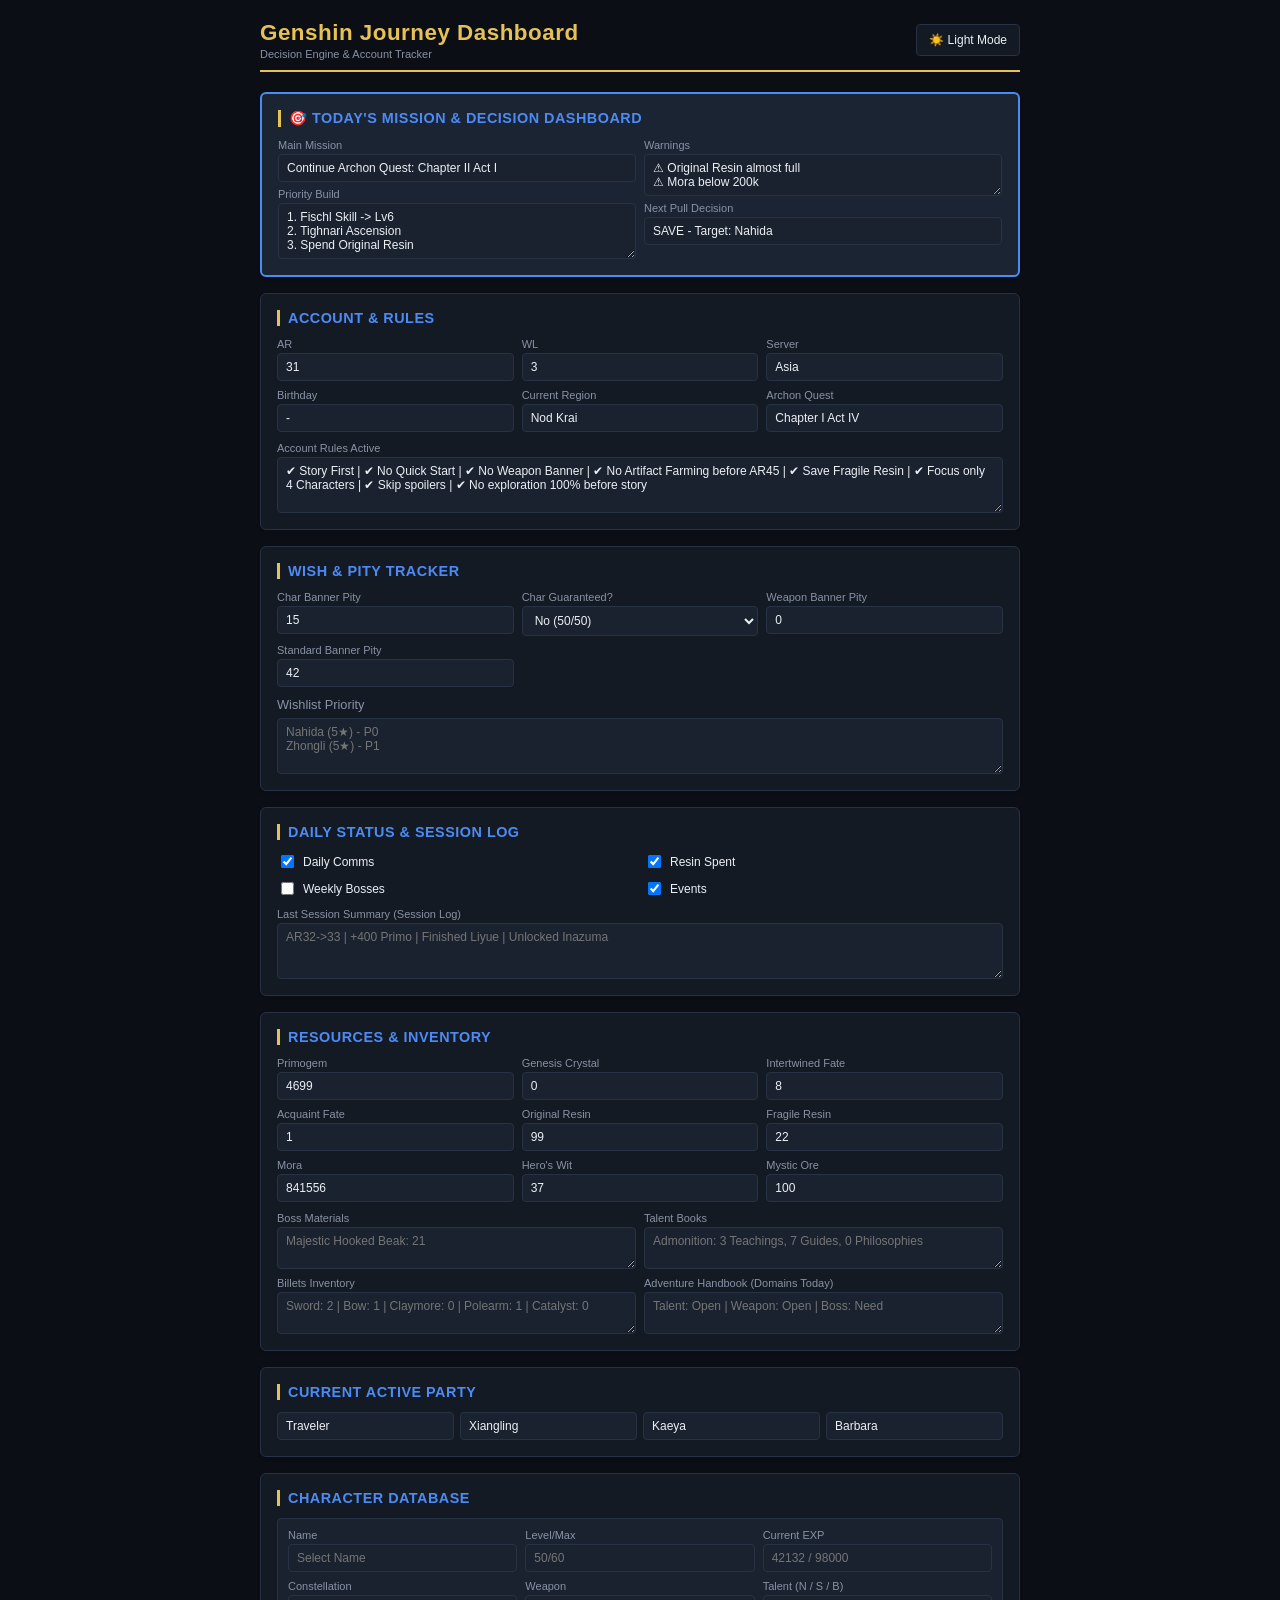
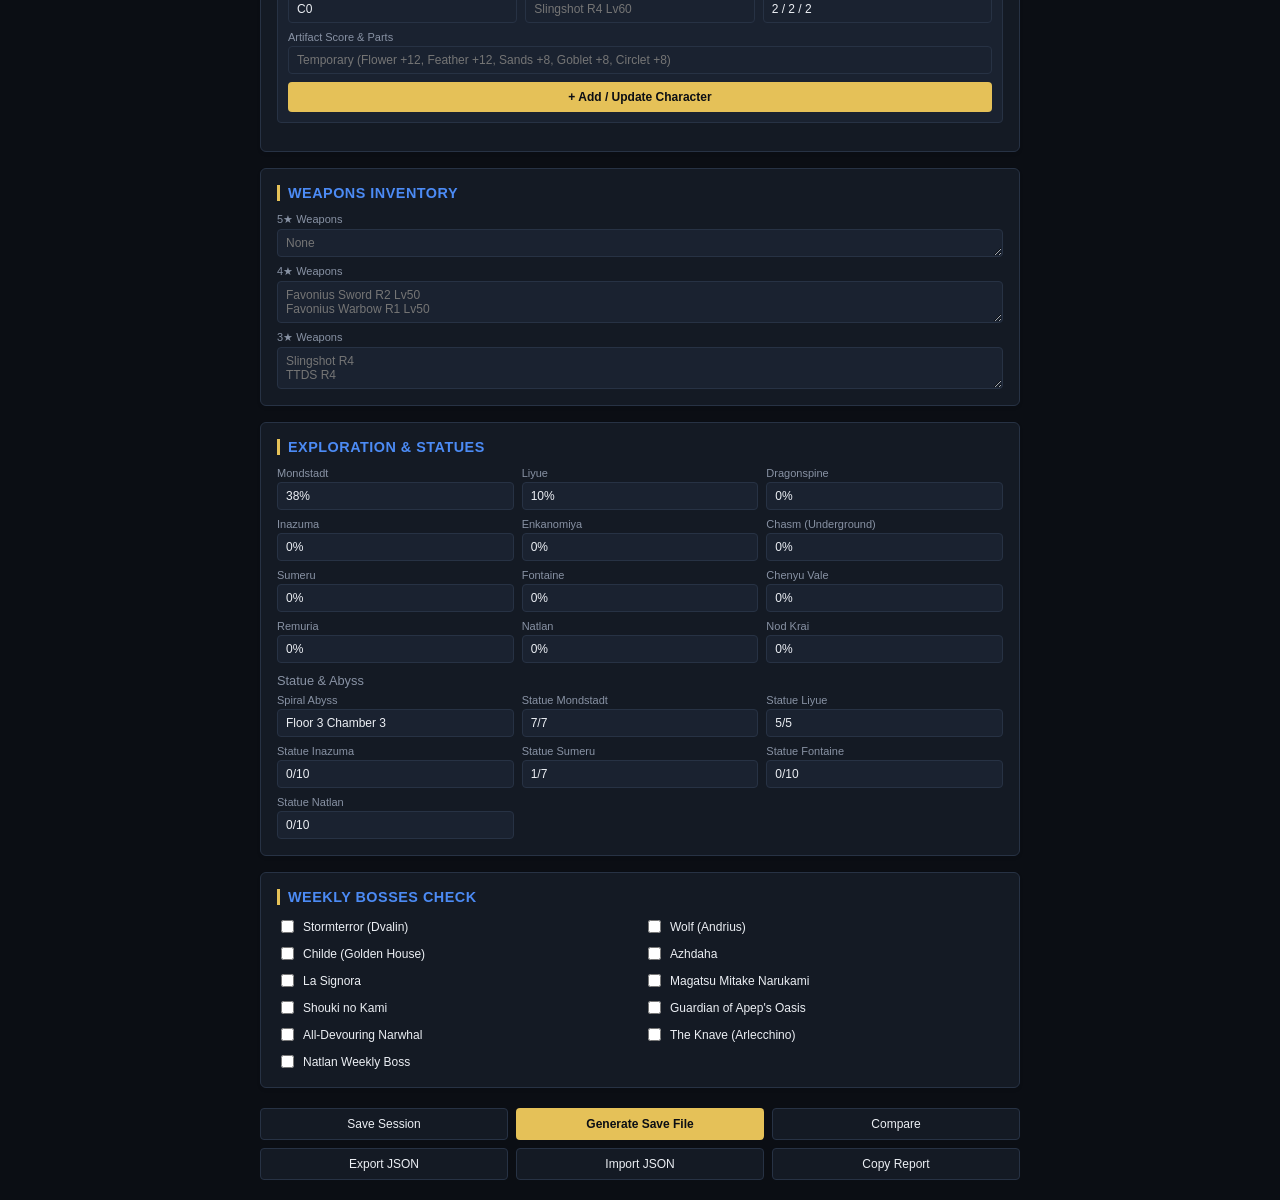
==== index.html @ e2c81667 "Auto-deploy: 2026-07-25 14:42:56" ====
<!DOCTYPE html>
<html lang="en" data-theme="dark">
<head>
    <meta charset="UTF-8">
    <meta name="viewport" content="width=device-width, initial-scale=1.0">
    <title>Genshin Journey Dashboard</title>
    <link rel="stylesheet" href="style.css">
</head>
<body>
    <div class="tracker-wrapper">
        <header class="header-banner">
            <div>
                <h1>Genshin Journey Dashboard</h1>
                <p class="subtitle">Decision Engine & Account Tracker</p>
            </div>
            <button type="button" id="theme-toggle" onclick="toggleTheme()">☀️ Light Mode</button>
        </header>

        <!-- DASHBOARD MISSION PANEL (PANEL UTAMA DI PALING ATAS) -->
        <section class="panel mission-dashboard">
            <h2>🎯 TODAY'S MISSION & DECISION DASHBOARD</h2>
            <div class="grid-2col">
                <div>
                    <label>Main Mission
                        <input type="text" id="m-main" value="Continue Archon Quest: Chapter II Act I">
                    </label>
                    <label style="margin-top: 6px;">Priority Build
                        <textarea id="m-priority" rows="3">1. Fischl Skill -> Lv6&#10;2. Tighnari Ascension&#10;3. Spend Original Resin</textarea>
                    </label>
                </div>
                <div>
                    <label>Warnings
                        <textarea id="m-warnings" rows="2">⚠ Original Resin almost full&#10;⚠ Mora below 200k</textarea>
                    </label>
                    <label style="margin-top: 6px;">Next Pull Decision
                        <input type="text" id="m-pull" value="SAVE - Target: Nahida">
                    </label>
                </div>
            </div>
        </section>

        <!-- ACCOUNT & RULES -->
        <section class="panel">
            <h2>Account & Rules</h2>
            <div class="grid-3col">
                <label>AR <input type="number" id="ar" value="31"></label>
                <label>WL <input type="number" id="wl" value="3"></label>
                <label>Server <input type="text" id="server" value="Asia"></label>
                <label>Birthday <input type="text" id="birthday" value="-"></label>
                <label>Current Region <input type="text" id="current-region" value="Nod Krai"></label>
                <label>Archon Quest <input type="text" id="archon-quest" value="Chapter I Act IV"></label>
            </div>
            <div class="grid-1col" style="margin-top: 10px;">
                <label>Account Rules Active
                    <textarea id="acc-rules" rows="3">✔ Story First | ✔ No Quick Start | ✔ No Weapon Banner | ✔ No Artifact Farming before AR45 | ✔ Save Fragile Resin | ✔ Focus only 4 Characters | ✔ Skip spoilers | ✔ No exploration 100% before story</textarea>
                </label>
            </div>
        </section>

        <!-- WISH & PITY TRACKER -->
        <section class="panel">
            <h2>Wish & Pity Tracker</h2>
            <div class="grid-3col">
                <label>Char Banner Pity <input type="number" id="w-char-pity" value="15"></label>
                <label>Char Guaranteed? 
                    <select id="w-char-guaranteed">
                        <option value="No">No (50/50)</option>
                        <option value="Yes">Yes</option>
                    </select>
                </label>
                <label>Weapon Banner Pity <input type="number" id="w-wpn-pity" value="0"></label>
                <label>Standard Banner Pity <input type="number" id="w-std-pity" value="42"></label>
            </div>
            <h3 style="margin-top: 10px;">Wishlist Priority</h3>
            <div class="grid-1col">
                <textarea id="wishlist" rows="3" placeholder="Nahida (5★) - P0&#10;Zhongli (5★) - P1"></textarea>
            </div>
        </section>

        <!-- DAILY & SESSION LOG -->
        <section class="panel">
            <h2>Daily Status & Session Log</h2>
            <div class="checklist-grid" style="margin-bottom: 10px;">
                <label><input type="checkbox" id="d-daily" checked> Daily Comms</label>
                <label><input type="checkbox" id="d-resin" checked> Resin Spent</label>
                <label><input type="checkbox" id="d-weekly"> Weekly Bosses</label>
                <label><input type="checkbox" id="d-event" checked> Events</label>
            </div>
            <label>Last Session Summary (Session Log)
                <textarea id="session-log" rows="3" placeholder="AR32->33 | +400 Primo | Finished Liyue | Unlocked Inazuma"></textarea>
            </label>
        </section>

        <!-- RESOURCES & INVENTORY TRACKER -->
        <section class="panel">
            <h2>Resources & Inventory</h2>
            <div class="grid-3col">
                <label>Primogem <input type="number" id="primo" value="4699"></label>
                <label>Genesis Crystal <input type="number" id="genesis" value="0"></label>
                <label>Intertwined Fate <input type="number" id="intertwined" value="8"></label>
                <label>Acquaint Fate <input type="number" id="acquaint" value="1"></label>
                <label>Original Resin <input type="number" id="resin" value="99"></label>
                <label>Fragile Resin <input type="number" id="fragile" value="22"></label>
                <label>Mora <input type="number" id="mora" value="841556"></label>
                <label>Hero's Wit <input type="number" id="herowit" value="37"></label>
                <label>Mystic Ore <input type="number" id="mystic-ore" value="100"></label>
            </div>
            <div class="grid-2col" style="margin-top: 10px;">
                <label>Boss Materials <textarea id="inv-boss-mats" rows="2" placeholder="Majestic Hooked Beak: 21"></textarea></label>
                <label>Talent Books <textarea id="inv-talent-books" rows="2" placeholder="Admonition: 3 Teachings, 7 Guides, 0 Philosophies"></textarea></label>
                <label>Billets Inventory <textarea id="inv-billets" rows="2" placeholder="Sword: 2 | Bow: 1 | Claymore: 0 | Polearm: 1 | Catalyst: 0"></textarea></label>
                <label>Adventure Handbook (Domains Today) <textarea id="handbook-domains" rows="2" placeholder="Talent: Open | Weapon: Open | Boss: Need"></textarea></label>
            </div>
        </section>

        <!-- CURRENT PARTY -->
        <section class="panel">
            <h2>Current Active Party</h2>
            <div class="grid-4col">
                <input type="text" id="team1" list="char-suggestions" placeholder="Slot 1" value="Traveler">
                <input type="text" id="team2" list="char-suggestions" placeholder="Slot 2" value="Xiangling">
                <input type="text" id="team3" list="char-suggestions" placeholder="Slot 3" value="Kaeya">
                <input type="text" id="team4" list="char-suggestions" placeholder="Slot 4" value="Barbara">
            </div>
        </section>

        <!-- CHARACTER DATABASE & ROSTER -->
        <section class="panel">
            <h2>Character Database</h2>
            <div class="add-char-block">
                <div class="grid-3col">
                    <label>Name
                        <input type="text" id="c-name" list="char-suggestions" placeholder="Select Name">
                    </label>
                    <label>Level/Max <input type="text" id="c-level" placeholder="50/60"></label>
                    <label>Current EXP <input type="text" id="c-exp" placeholder="42132 / 98000"></label>
                    <label>Constellation <input type="text" id="c-const" value="C0"></label>
                    <label>Weapon <input type="text" id="c-weapon" placeholder="Slingshot R4 Lv60"></label>
                    <label>Talent (N / S / B) <input type="text" id="c-talent" value="2 / 2 / 2"></label>
                </div>
                <div class="grid-1col" style="margin-top: 8px;">
                    <label>Artifact Score & Parts 
                        <input type="text" id="c-artifact" placeholder="Temporary (Flower +12, Feather +12, Sands +8, Goblet +8, Circlet +8)">
                    </label>
                </div>
                <button type="button" class="btn-accent" style="margin-top: 8px; width: 100%;" onclick="addCharacter()">+ Add / Update Character</button>
            </div>

            <datalist id="char-suggestions">
                <option value="Traveler"><option value="Amber"><option value="Kaeya"><option value="Lisa">
                <option value="Barbara"><option value="Xiangling"><option value="Noelle"><option value="Fischl">
                <option value="Razor"><option value="Bennett"><option value="Sucrose"><option value="Xingqiu">
                <option value="Beidou"><option value="Ningguang"><option value="Chongyun"><option value="Diluc">
                <option value="Jean"><option value="Mona"><option value="Keqing"><option value="Qiqi">
                <option value="Venti"><option value="Klee"><option value="Tartaglia"><option value="Zhongli">
                <option value="Albedo"><option value="Ganyu"><option value="Xiao"><option value="Hu Tao">
                <option value="Eula"><option value="Kazuha"><option value="Ayaka"><option value="Yoimiya">
                <option value="Raiden Shogun"><option value="Kokomi"><option value="Itto"><option value="Yelan">
                <option value="Tighnari"><option value="Collei"><option value="Dori"><option value="Cyno">
                <option value="Nilou"><option value="Nahida"><option value="Wanderer"><option value="Alhaitham">
                <option value="Baizhu"><option value="Lyney"><option value="Neuvillette"><option value="Wriothesley">
                <option value="Furina"><option value="Navia"><option value="Xianyun"><option value="Arlecchino">
                <option value="Clorinde"><option value="Emilie"><option value="Mualani"><option value="Kinich">
                <option value="Xilonen"><option value="Chasca"><option value="Mavuika">
            </datalist>

            <div id="roster-list" class="roster-list-container"></div>
        </section>

        <!-- WEAPONS -->
        <section class="panel">
            <h2>Weapons Inventory</h2>
            <div class="grid-1col">
                <label>5★ Weapons <textarea id="wpn-5star" rows="1" placeholder="None"></textarea></label>
                <label>4★ Weapons <textarea id="wpn-4star" rows="2" placeholder="Favonius Sword R2 Lv50&#10;Favonius Warbow R1 Lv50"></textarea></label>
                <label>3★ Weapons <textarea id="wpn-3star" rows="2" placeholder="Slingshot R4&#10;TTDS R4"></textarea></label>
            </div>
        </section>

        <!-- EXPLORATION & PROGRESSION -->
        <section class="panel">
            <h2>Exploration & Statues</h2>
            <div class="grid-3col">
                <label>Mondstadt <input type="text" id="exp-mondstadt" value="38%"></label>
                <label>Liyue <input type="text" id="exp-liyue" value="10%"></label>
                <label>Dragonspine <input type="text" id="exp-dragonspine" value="0%"></label>
                <label>Inazuma <input type="text" id="exp-inazuma" value="0%"></label>
                <label>Enkanomiya <input type="text" id="exp-enkanomiya" value="0%"></label>
                <label>Chasm (Underground) <input type="text" id="exp-chasm" value="0%"></label>
                <label>Sumeru <input type="text" id="exp-sumeru" value="0%"></label>
                <label>Fontaine <input type="text" id="exp-fontaine" value="0%"></label>
                <label>Chenyu Vale <input type="text" id="exp-chenyu" value="0%"></label>
                <label>Remuria <input type="text" id="exp-remuria" value="0%"></label>
                <label>Natlan <input type="text" id="exp-natlan" value="0%"></label>
                <label>Nod Krai <input type="text" id="exp-nodkrai" value="0%"></label>
            </div>

            <h3 style="margin-top: 10px;">Statue & Abyss</h3>
            <div class="grid-3col">
                <label>Spiral Abyss <input type="text" id="abyss" value="Floor 3 Chamber 3"></label>
                <label>Statue Mondstadt <input type="text" id="statue-mond" value="7/7"></label>
                <label>Statue Liyue <input type="text" id="statue-liyue" value="5/5"></label>
                <label>Statue Inazuma <input type="text" id="statue-inazuma" value="0/10"></label>
                <label>Statue Sumeru <input type="text" id="statue-sumeru" value="1/7"></label>
                <label>Statue Fontaine <input type="text" id="statue-fontaine" value="0/10"></label>
                <label>Statue Natlan <input type="text" id="statue-natlan" value="0/10"></label>
            </div>
        </section>

        <!-- WEEKLY BOSSES -->
        <section class="panel">
            <h2>Weekly Bosses Check</h2>
            <div class="checklist-grid">
                <label><input type="checkbox" id="wb-dvalin"> Stormterror (Dvalin)</label>
                <label><input type="checkbox" id="wb-andrius"> Wolf (Andrius)</label>
                <label><input type="checkbox" id="wb-childe"> Childe (Golden House)</label>
                <label><input type="checkbox" id="wb-azhdaha"> Azhdaha</label>
                <label><input type="checkbox" id="wb-signora"> La Signora</label>
                <label><input type="checkbox" id="wb-raiden"> Magatsu Mitake Narukami</label>
                <label><input type="checkbox" id="wb-scara"> Shouki no Kami</label>
                <label><input type="checkbox" id="wb-apep"> Guardian of Apep's Oasis</label>
                <label><input type="checkbox" id="wb-whale"> All-Devouring Narwhal</label>
                <label><input type="checkbox" id="wb-knave"> The Knave (Arlecchino)</label>
                <label><input type="checkbox" id="wb-natlan"> Natlan Weekly Boss</label>
            </div>
        </section>

        <!-- OUTPUT AREA -->
        <section class="panel" id="output-section" style="display:none;">
            <h2>Generated Output (Save File Format)</h2>
            <textarea id="text-output" readonly></textarea>
        </section>

        <!-- BUTTONS -->
        <footer class="action-footer">
            <div class="btn-group">
                <button type="button" onclick="logSession()">Save Session</button>
                <button type="button" class="btn-accent" onclick="generateReport()">Generate Save File</button>
                <button type="button" onclick="compareSessions()">Compare</button>
                <button type="button" onclick="exportJSON()">Export JSON</button>
                <button type="button" onclick="document.getElementById('importFile').click()">Import JSON</button>
                <button type="button" onclick="copyReport()">Copy Report</button>
            </div>
            <input type="file" id="importFile" accept=".json" style="display:none">
        </footer>
    </div>

    <script src="script.js"></script>
</body>
</html>
---- style.css ----
[data-theme="dark"] {
    --bg-color: #0b0e14;
    --panel-bg: #141a24;
    --border-color: #273244;
    --text-main: #eceff4;
    --text-muted: #8892a4;
    --accent: #e5c158; /* Genshin Vision Gold */
    --accent-hover: #f3d77e;
    --card-bg: #1a2230;
    --highlight: #4c8bf5; /* Primogem Blue */
    --mission-bg: #1b2433;
}

[data-theme="light"] {
    --bg-color: #f0f2f5;
    --panel-bg: #ffffff;
    --border-color: #d1d5db;
    --text-main: #1f2937;
    --text-muted: #6b7280;
    --accent: #cb9b18; 
    --accent-hover: #b2850f;
    --card-bg: #f8fafc;
    --highlight: #2563eb;
    --mission-bg: #eff6ff;
}

body {
    margin: 0;
    font-family: -apple-system, BlinkMacSystemFont, "Segoe UI", Roboto, sans-serif;
    background-color: var(--bg-color);
    color: var(--text-main);
    font-size: 13px;
    padding: 20px 15px;
    transition: background-color 0.3s, color 0.3s;
}

.tracker-wrapper {
    max-width: 760px;
    margin: 0 auto;
}

.header-banner {
    display: flex;
    justify-content: space-between;
    align-items: center;
    border-bottom: 2px solid var(--accent);
    padding-bottom: 10px;
    margin-bottom: 20px;
}

h1 {
    font-size: 1.4rem;
    font-weight: 600;
    margin: 0;
    color: var(--accent);
    letter-spacing: 0.5px;
}

.subtitle {
    margin: 2px 0 0 0;
    font-size: 11px;
    color: var(--text-muted);
}

.panel {
    background: var(--panel-bg);
    border: 1px solid var(--border-color);
    border-radius: 6px;
    padding: 16px;
    margin-bottom: 16px;
    box-shadow: 0 2px 4px rgba(0,0,0,0.05);
}

.mission-dashboard {
    background: var(--mission-bg);
    border: 2px solid var(--highlight);
}

h2 {
    font-size: 0.9rem;
    font-weight: 600;
    color: var(--highlight);
    margin: 0 0 12px 0;
    text-transform: uppercase;
    letter-spacing: 0.5px;
    border-left: 3px solid var(--accent);
    padding-left: 8px;
}

h3 {
    font-size: 0.8rem;
    font-weight: 500;
    color: var(--text-muted);
    margin: 10px 0 6px 0;
}

.grid-1col { display: grid; grid-template-columns: 1fr; gap: 8px; }
.grid-2col { display: grid; grid-template-columns: 1fr 1fr; gap: 8px; }
.grid-3col { display: grid; grid-template-columns: repeat(3, 1fr); gap: 8px; }
.grid-4col { display: grid; grid-template-columns: repeat(4, 1fr); gap: 6px; }

label {
    display: flex;
    flex-direction: column;
    color: var(--text-muted);
    font-size: 11px;
    gap: 3px;
}

input[type="text"], input[type="number"], select, textarea {
    background: var(--card-bg);
    border: 1px solid var(--border-color);
    color: var(--text-main);
    padding: 6px 8px;
    border-radius: 4px;
    font-size: 12px;
    font-family: inherit;
}

input:focus, select:focus, textarea:focus {
    outline: none;
    border-color: var(--accent);
}

.add-char-block {
    background: var(--card-bg);
    padding: 10px;
    border: 1px solid var(--border-color);
    border-radius: 4px;
    margin-bottom: 12px;
}

.roster-list-container {
    display: flex;
    flex-direction: column;
    gap: 6px;
    max-height: 250px;
    overflow-y: auto;
}

.char-card {
    background: var(--card-bg);
    border: 1px solid var(--border-color);
    padding: 8px 12px;
    border-radius: 4px;
    display: flex;
    justify-content: space-between;
    align-items: center;
    font-size: 11px;
}

.checklist-grid {
    display: grid;
    grid-template-columns: repeat(2, 1fr);
    gap: 8px;
}

.checklist-grid label {
    flex-direction: row;
    align-items: center;
    gap: 6px;
    color: var(--text-main);
    font-size: 12px;
    cursor: pointer;
}

.action-footer {
    margin-top: 20px;
}

.btn-group {
    display: grid;
    grid-template-columns: repeat(3, 1fr);
    gap: 8px;
}

button {
    background: var(--panel-bg);
    border: 1px solid var(--border-color);
    color: var(--text-main);
    padding: 8px 12px;
    border-radius: 4px;
    cursor: pointer;
    font-size: 12px;
    font-weight: 500;
    transition: all 0.2s;
}

button:hover {
    border-color: var(--accent);
    color: var(--accent);
}

button.btn-accent {
    background: var(--accent);
    color: #0b0e14;
    border: none;
    font-weight: 600;
}

button.btn-accent:hover {
    background: var(--accent-hover);
    color: #0b0e14;
}

textarea#text-output {
    width: 100%;
    height: 400px;
    background: var(--bg-color);
    border: 1px solid var(--border-color);
    color: var(--text-main);
    font-family: monospace;
    font-size: 11px;
    padding: 10px;
    box-sizing: border-box;
    white-space: pre;
    resize: vertical;
}
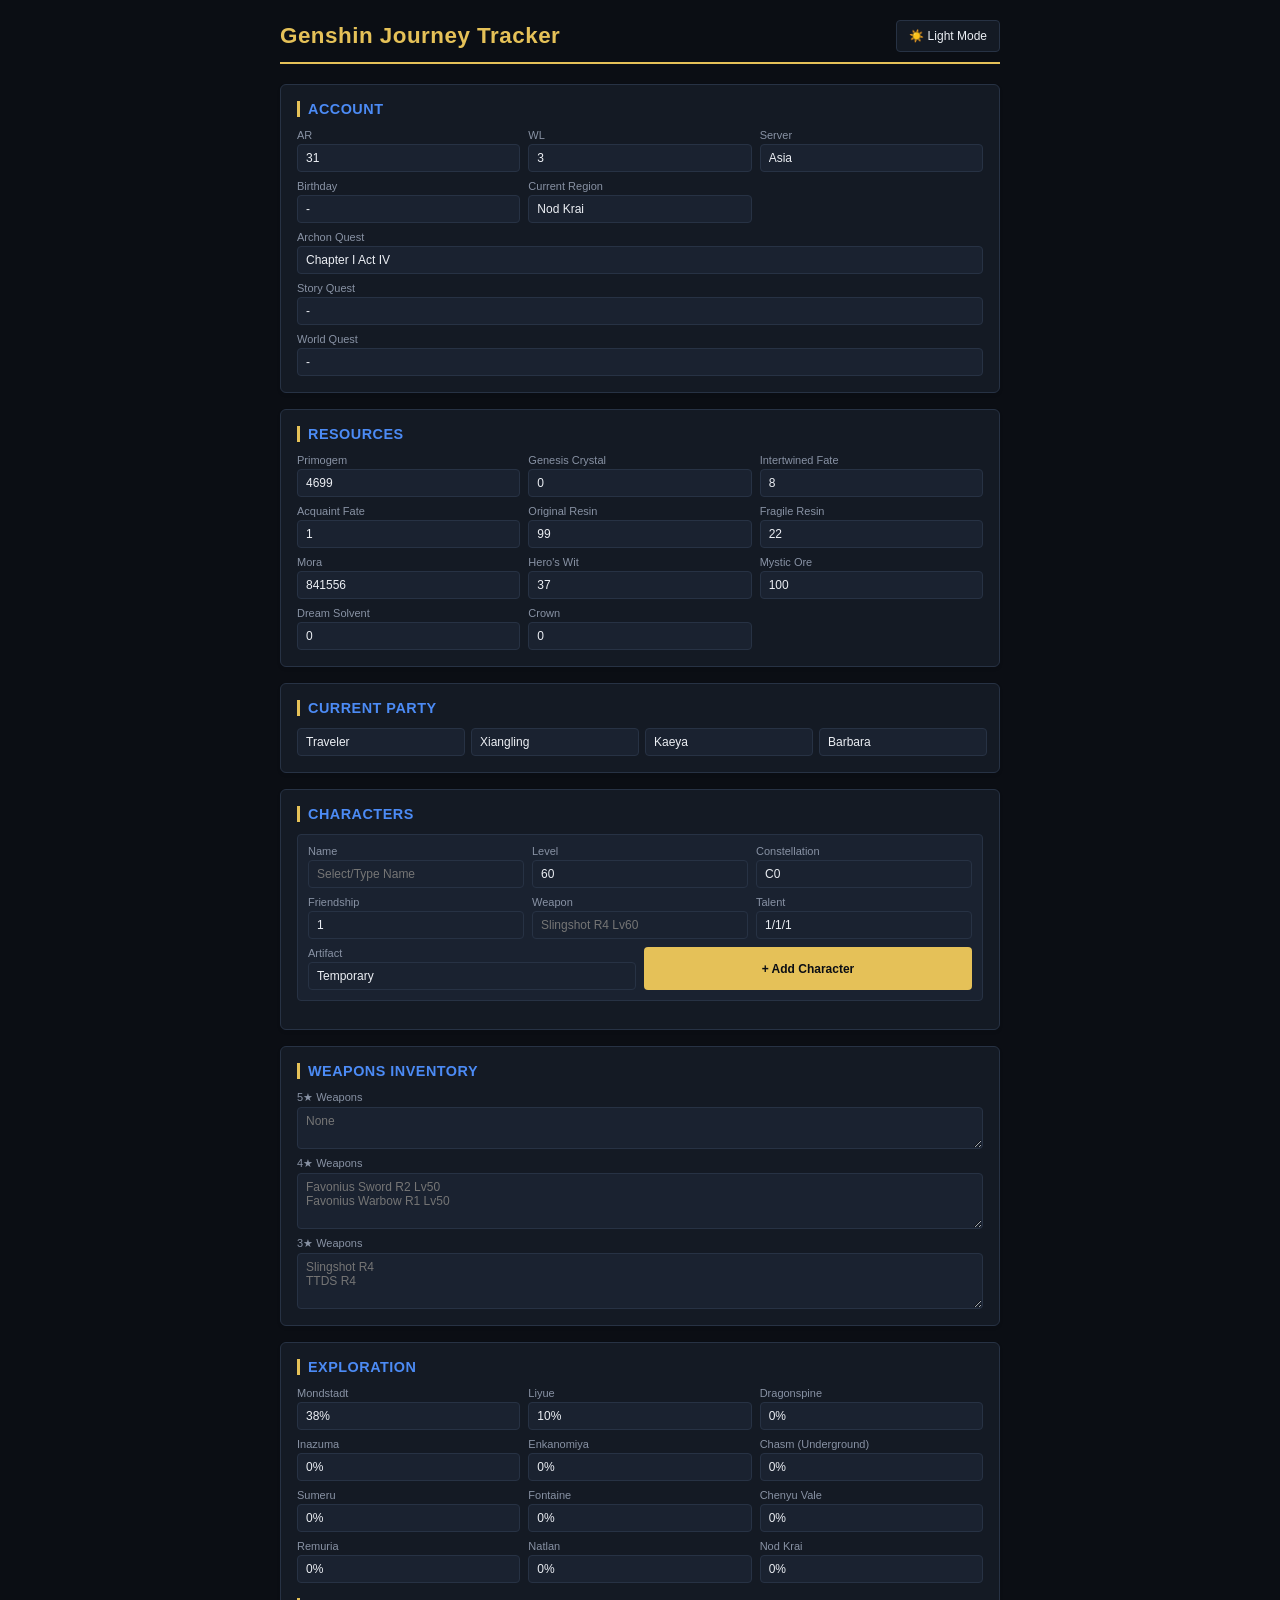
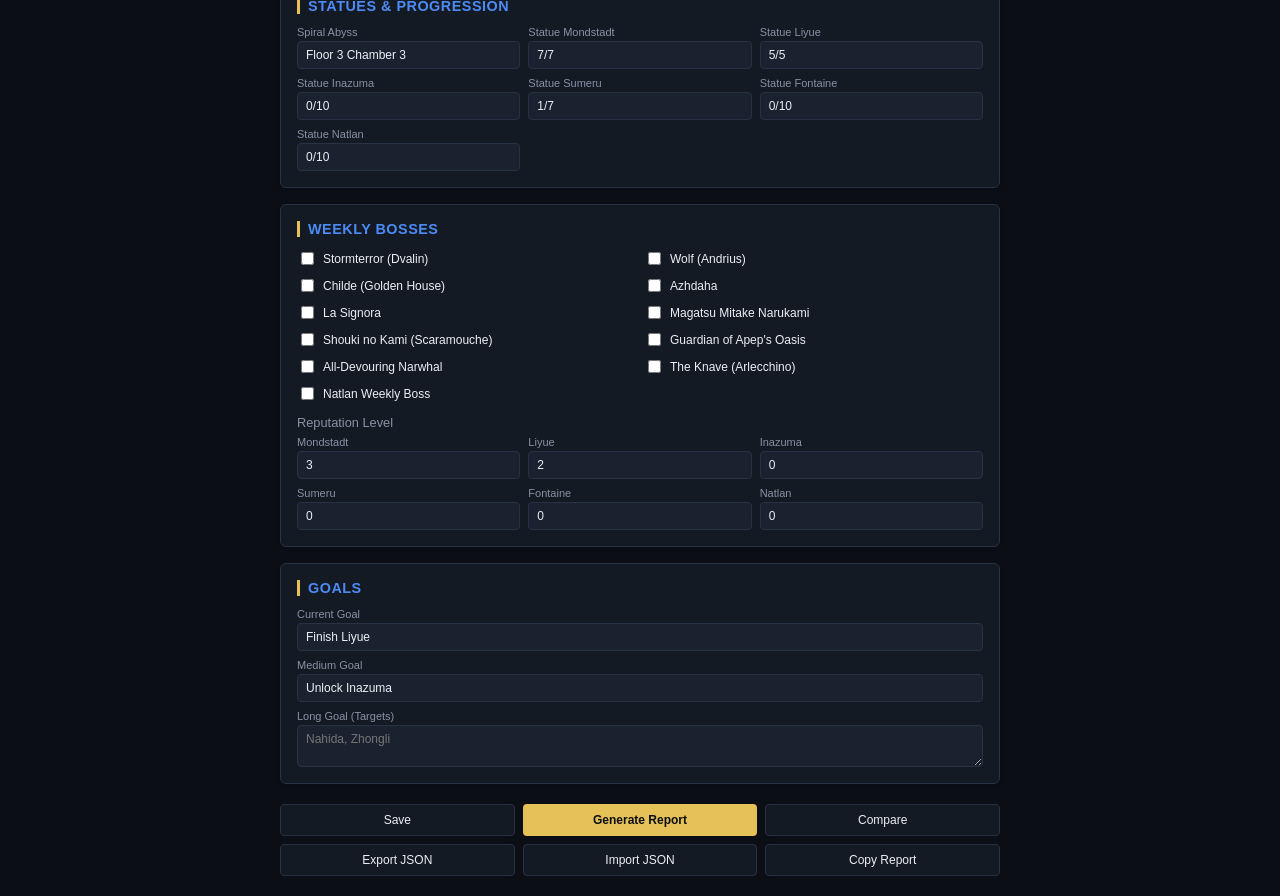
==== commit a4f7af9e: "Auto-deploy: 2026-07-25 14:54:05" ====
--- a/index.html
+++ b/index.html
@@ -3,97 +3,36 @@
 <head>
     <meta charset="UTF-8">
     <meta name="viewport" content="width=device-width, initial-scale=1.0">
-    <title>Genshin Journey Dashboard</title>
+    <title>Genshin Journey Tracker</title>
     <link rel="stylesheet" href="style.css">
 </head>
 <body>
     <div class="tracker-wrapper">
         <header class="header-banner">
-            <div>
-                <h1>Genshin Journey Dashboard</h1>
-                <p class="subtitle">Decision Engine & Account Tracker</p>
-            </div>
+            <h1>Genshin Journey Tracker</h1>
             <button type="button" id="theme-toggle" onclick="toggleTheme()">☀️ Light Mode</button>
         </header>
 
-        <!-- DASHBOARD MISSION PANEL (PANEL UTAMA DI PALING ATAS) -->
-        <section class="panel mission-dashboard">
-            <h2>🎯 TODAY'S MISSION & DECISION DASHBOARD</h2>
-            <div class="grid-2col">
-                <div>
-                    <label>Main Mission
-                        <input type="text" id="m-main" value="Continue Archon Quest: Chapter II Act I">
-                    </label>
-                    <label style="margin-top: 6px;">Priority Build
-                        <textarea id="m-priority" rows="3">1. Fischl Skill -> Lv6&#10;2. Tighnari Ascension&#10;3. Spend Original Resin</textarea>
-                    </label>
-                </div>
-                <div>
-                    <label>Warnings
-                        <textarea id="m-warnings" rows="2">⚠ Original Resin almost full&#10;⚠ Mora below 200k</textarea>
-                    </label>
-                    <label style="margin-top: 6px;">Next Pull Decision
-                        <input type="text" id="m-pull" value="SAVE - Target: Nahida">
-                    </label>
-                </div>
-            </div>
-        </section>
-
-        <!-- ACCOUNT & RULES -->
-        <section class="panel">
-            <h2>Account & Rules</h2>
+        <!-- ACCOUNT -->
+        <section class="panel">
+            <h2>Account</h2>
             <div class="grid-3col">
                 <label>AR <input type="number" id="ar" value="31"></label>
                 <label>WL <input type="number" id="wl" value="3"></label>
                 <label>Server <input type="text" id="server" value="Asia"></label>
                 <label>Birthday <input type="text" id="birthday" value="-"></label>
                 <label>Current Region <input type="text" id="current-region" value="Nod Krai"></label>
+            </div>
+            <div class="grid-1col" style="margin-top: 8px;">
                 <label>Archon Quest <input type="text" id="archon-quest" value="Chapter I Act IV"></label>
-            </div>
-            <div class="grid-1col" style="margin-top: 10px;">
-                <label>Account Rules Active
-                    <textarea id="acc-rules" rows="3">✔ Story First | ✔ No Quick Start | ✔ No Weapon Banner | ✔ No Artifact Farming before AR45 | ✔ Save Fragile Resin | ✔ Focus only 4 Characters | ✔ Skip spoilers | ✔ No exploration 100% before story</textarea>
-                </label>
-            </div>
-        </section>
-
-        <!-- WISH & PITY TRACKER -->
-        <section class="panel">
-            <h2>Wish & Pity Tracker</h2>
-            <div class="grid-3col">
-                <label>Char Banner Pity <input type="number" id="w-char-pity" value="15"></label>
-                <label>Char Guaranteed? 
-                    <select id="w-char-guaranteed">
-                        <option value="No">No (50/50)</option>
-                        <option value="Yes">Yes</option>
-                    </select>
-                </label>
-                <label>Weapon Banner Pity <input type="number" id="w-wpn-pity" value="0"></label>
-                <label>Standard Banner Pity <input type="number" id="w-std-pity" value="42"></label>
-            </div>
-            <h3 style="margin-top: 10px;">Wishlist Priority</h3>
-            <div class="grid-1col">
-                <textarea id="wishlist" rows="3" placeholder="Nahida (5★) - P0&#10;Zhongli (5★) - P1"></textarea>
-            </div>
-        </section>
-
-        <!-- DAILY & SESSION LOG -->
-        <section class="panel">
-            <h2>Daily Status & Session Log</h2>
-            <div class="checklist-grid" style="margin-bottom: 10px;">
-                <label><input type="checkbox" id="d-daily" checked> Daily Comms</label>
-                <label><input type="checkbox" id="d-resin" checked> Resin Spent</label>
-                <label><input type="checkbox" id="d-weekly"> Weekly Bosses</label>
-                <label><input type="checkbox" id="d-event" checked> Events</label>
-            </div>
-            <label>Last Session Summary (Session Log)
-                <textarea id="session-log" rows="3" placeholder="AR32->33 | +400 Primo | Finished Liyue | Unlocked Inazuma"></textarea>
-            </label>
-        </section>
-
-        <!-- RESOURCES & INVENTORY TRACKER -->
-        <section class="panel">
-            <h2>Resources & Inventory</h2>
+                <label>Story Quest <input type="text" id="story-quest" value="-"></label>
+                <label>World Quest <input type="text" id="world-quest" value="-"></label>
+            </div>
+        </section>
+
+        <!-- RESOURCES -->
+        <section class="panel">
+            <h2>Resources</h2>
             <div class="grid-3col">
                 <label>Primogem <input type="number" id="primo" value="4699"></label>
                 <label>Genesis Crystal <input type="number" id="genesis" value="0"></label>
@@ -104,18 +43,14 @@
                 <label>Mora <input type="number" id="mora" value="841556"></label>
                 <label>Hero's Wit <input type="number" id="herowit" value="37"></label>
                 <label>Mystic Ore <input type="number" id="mystic-ore" value="100"></label>
-            </div>
-            <div class="grid-2col" style="margin-top: 10px;">
-                <label>Boss Materials <textarea id="inv-boss-mats" rows="2" placeholder="Majestic Hooked Beak: 21"></textarea></label>
-                <label>Talent Books <textarea id="inv-talent-books" rows="2" placeholder="Admonition: 3 Teachings, 7 Guides, 0 Philosophies"></textarea></label>
-                <label>Billets Inventory <textarea id="inv-billets" rows="2" placeholder="Sword: 2 | Bow: 1 | Claymore: 0 | Polearm: 1 | Catalyst: 0"></textarea></label>
-                <label>Adventure Handbook (Domains Today) <textarea id="handbook-domains" rows="2" placeholder="Talent: Open | Weapon: Open | Boss: Need"></textarea></label>
+                <label>Dream Solvent <input type="number" id="dream-solvent" value="0"></label>
+                <label>Crown <input type="number" id="crown" value="0"></label>
             </div>
         </section>
 
         <!-- CURRENT PARTY -->
         <section class="panel">
-            <h2>Current Active Party</h2>
+            <h2>Current Party</h2>
             <div class="grid-4col">
                 <input type="text" id="team1" list="char-suggestions" placeholder="Slot 1" value="Traveler">
                 <input type="text" id="team2" list="char-suggestions" placeholder="Slot 2" value="Xiangling">
@@ -124,28 +59,27 @@
             </div>
         </section>
 
-        <!-- CHARACTER DATABASE & ROSTER -->
-        <section class="panel">
-            <h2>Character Database</h2>
+        <!-- CHARACTERS -->
+        <section class="panel">
+            <h2>Characters</h2>
             <div class="add-char-block">
                 <div class="grid-3col">
                     <label>Name
-                        <input type="text" id="c-name" list="char-suggestions" placeholder="Select Name">
+                        <input type="text" id="c-name" list="char-suggestions" placeholder="Select/Type Name" onchange="autoFillCharDefaults(this.value)">
                     </label>
-                    <label>Level/Max <input type="text" id="c-level" placeholder="50/60"></label>
-                    <label>Current EXP <input type="text" id="c-exp" placeholder="42132 / 98000"></label>
+                    <label>Level <input type="number" id="c-level" value="60"></label>
                     <label>Constellation <input type="text" id="c-const" value="C0"></label>
+                    <label>Friendship <input type="number" id="c-friend" value="1"></label>
                     <label>Weapon <input type="text" id="c-weapon" placeholder="Slingshot R4 Lv60"></label>
-                    <label>Talent (N / S / B) <input type="text" id="c-talent" value="2 / 2 / 2"></label>
+                    <label>Talent <input type="text" id="c-talent" value="1/1/1"></label>
                 </div>
-                <div class="grid-1col" style="margin-top: 8px;">
-                    <label>Artifact Score & Parts 
-                        <input type="text" id="c-artifact" placeholder="Temporary (Flower +12, Feather +12, Sands +8, Goblet +8, Circlet +8)">
-                    </label>
+                <div class="grid-2col" style="margin-top: 8px;">
+                    <label>Artifact <input type="text" id="c-artifact" value="Temporary"></label>
+                    <button type="button" class="btn-accent" onclick="addCharacter()">+ Add Character</button>
                 </div>
-                <button type="button" class="btn-accent" style="margin-top: 8px; width: 100%;" onclick="addCharacter()">+ Add / Update Character</button>
-            </div>
-
+            </div>
+
+            <!-- Datalist untuk Autocomplete Karakter -->
             <datalist id="char-suggestions">
                 <option value="Traveler"><option value="Amber"><option value="Kaeya"><option value="Lisa">
                 <option value="Barbara"><option value="Xiangling"><option value="Noelle"><option value="Fischl">
@@ -171,15 +105,15 @@
         <section class="panel">
             <h2>Weapons Inventory</h2>
             <div class="grid-1col">
-                <label>5★ Weapons <textarea id="wpn-5star" rows="1" placeholder="None"></textarea></label>
-                <label>4★ Weapons <textarea id="wpn-4star" rows="2" placeholder="Favonius Sword R2 Lv50&#10;Favonius Warbow R1 Lv50"></textarea></label>
-                <label>3★ Weapons <textarea id="wpn-3star" rows="2" placeholder="Slingshot R4&#10;TTDS R4"></textarea></label>
+                <label>5★ Weapons <textarea id="wpn-5star" rows="2" placeholder="None"></textarea></label>
+                <label>4★ Weapons <textarea id="wpn-4star" rows="3" placeholder="Favonius Sword R2 Lv50&#10;Favonius Warbow R1 Lv50"></textarea></label>
+                <label>3★ Weapons <textarea id="wpn-3star" rows="3" placeholder="Slingshot R4&#10;TTDS R4"></textarea></label>
             </div>
         </section>
 
         <!-- EXPLORATION & PROGRESSION -->
         <section class="panel">
-            <h2>Exploration & Statues</h2>
+            <h2>Exploration</h2>
             <div class="grid-3col">
                 <label>Mondstadt <input type="text" id="exp-mondstadt" value="38%"></label>
                 <label>Liyue <input type="text" id="exp-liyue" value="10%"></label>
@@ -195,7 +129,7 @@
                 <label>Nod Krai <input type="text" id="exp-nodkrai" value="0%"></label>
             </div>
 
-            <h3 style="margin-top: 10px;">Statue & Abyss</h3>
+            <h2 style="margin-top: 15px;">Statues & Progression</h2>
             <div class="grid-3col">
                 <label>Spiral Abyss <input type="text" id="abyss" value="Floor 3 Chamber 3"></label>
                 <label>Statue Mondstadt <input type="text" id="statue-mond" value="7/7"></label>
@@ -207,9 +141,9 @@
             </div>
         </section>
 
-        <!-- WEEKLY BOSSES -->
-        <section class="panel">
-            <h2>Weekly Bosses Check</h2>
+        <!-- WEEKLY -->
+        <section class="panel">
+            <h2>Weekly Bosses</h2>
             <div class="checklist-grid">
                 <label><input type="checkbox" id="wb-dvalin"> Stormterror (Dvalin)</label>
                 <label><input type="checkbox" id="wb-andrius"> Wolf (Andrius)</label>
@@ -217,25 +151,45 @@
                 <label><input type="checkbox" id="wb-azhdaha"> Azhdaha</label>
                 <label><input type="checkbox" id="wb-signora"> La Signora</label>
                 <label><input type="checkbox" id="wb-raiden"> Magatsu Mitake Narukami</label>
-                <label><input type="checkbox" id="wb-scara"> Shouki no Kami</label>
+                <label><input type="checkbox" id="wb-scara"> Shouki no Kami (Scaramouche)</label>
                 <label><input type="checkbox" id="wb-apep"> Guardian of Apep's Oasis</label>
                 <label><input type="checkbox" id="wb-whale"> All-Devouring Narwhal</label>
                 <label><input type="checkbox" id="wb-knave"> The Knave (Arlecchino)</label>
                 <label><input type="checkbox" id="wb-natlan"> Natlan Weekly Boss</label>
             </div>
+
+            <h3 style="margin-top: 12px;">Reputation Level</h3>
+            <div class="grid-3col">
+                <label>Mondstadt <input type="number" id="rep-mondstadt" value="3"></label>
+                <label>Liyue <input type="number" id="rep-liyue" value="2"></label>
+                <label>Inazuma <input type="number" id="rep-inazuma" value="0"></label>
+                <label>Sumeru <input type="number" id="rep-sumeru" value="0"></label>
+                <label>Fontaine <input type="number" id="rep-fontaine" value="0"></label>
+                <label>Natlan <input type="number" id="rep-natlan" value="0"></label>
+            </div>
+        </section>
+
+        <!-- GOALS -->
+        <section class="panel">
+            <h2>Goals</h2>
+            <div class="grid-1col">
+                <label>Current Goal <input type="text" id="goal-current" value="Finish Liyue"></label>
+                <label>Medium Goal <input type="text" id="goal-medium" value="Unlock Inazuma"></label>
+                <label>Long Goal (Targets) <textarea id="goal-long" rows="2" placeholder="Nahida, Zhongli"></textarea></label>
+            </div>
         </section>
 
         <!-- OUTPUT AREA -->
         <section class="panel" id="output-section" style="display:none;">
-            <h2>Generated Output (Save File Format)</h2>
+            <h2>Generated Output</h2>
             <textarea id="text-output" readonly></textarea>
         </section>
 
         <!-- BUTTONS -->
         <footer class="action-footer">
             <div class="btn-group">
-                <button type="button" onclick="logSession()">Save Session</button>
-                <button type="button" class="btn-accent" onclick="generateReport()">Generate Save File</button>
+                <button type="button" onclick="logSession()">Save</button>
+                <button type="button" class="btn-accent" onclick="generateReport()">Generate Report</button>
                 <button type="button" onclick="compareSessions()">Compare</button>
                 <button type="button" onclick="exportJSON()">Export JSON</button>
                 <button type="button" onclick="document.getElementById('importFile').click()">Import JSON</button>
--- a/style.css
+++ b/style.css
@@ -1,3 +1,4 @@
+/* Color Palette Inspired by Genshin Impact UI */
 [data-theme="dark"] {
     --bg-color: #0b0e14;
     --panel-bg: #141a24;
@@ -8,7 +9,6 @@
     --accent-hover: #f3d77e;
     --card-bg: #1a2230;
     --highlight: #4c8bf5; /* Primogem Blue */
-    --mission-bg: #1b2433;
 }
 
 [data-theme="light"] {
@@ -21,7 +21,6 @@
     --accent-hover: #b2850f;
     --card-bg: #f8fafc;
     --highlight: #2563eb;
-    --mission-bg: #eff6ff;
 }
 
 body {
@@ -35,7 +34,7 @@
 }
 
 .tracker-wrapper {
-    max-width: 760px;
+    max-width: 720px;
     margin: 0 auto;
 }
 
@@ -56,12 +55,6 @@
     letter-spacing: 0.5px;
 }
 
-.subtitle {
-    margin: 2px 0 0 0;
-    font-size: 11px;
-    color: var(--text-muted);
-}
-
 .panel {
     background: var(--panel-bg);
     border: 1px solid var(--border-color);
@@ -69,11 +62,6 @@
     padding: 16px;
     margin-bottom: 16px;
     box-shadow: 0 2px 4px rgba(0,0,0,0.05);
-}
-
-.mission-dashboard {
-    background: var(--mission-bg);
-    border: 2px solid var(--highlight);
 }
 
 h2 {
@@ -107,7 +95,7 @@
     gap: 3px;
 }
 
-input[type="text"], input[type="number"], select, textarea {
+input[type="text"], input[type="number"], textarea {
     background: var(--card-bg);
     border: 1px solid var(--border-color);
     color: var(--text-main);
@@ -117,7 +105,7 @@
     font-family: inherit;
 }
 
-input:focus, select:focus, textarea:focus {
+input:focus, textarea:focus {
     outline: none;
     border-color: var(--accent);
 }
@@ -205,7 +193,7 @@
 
 textarea#text-output {
     width: 100%;
-    height: 400px;
+    height: 320px;
     background: var(--bg-color);
     border: 1px solid var(--border-color);
     color: var(--text-main);
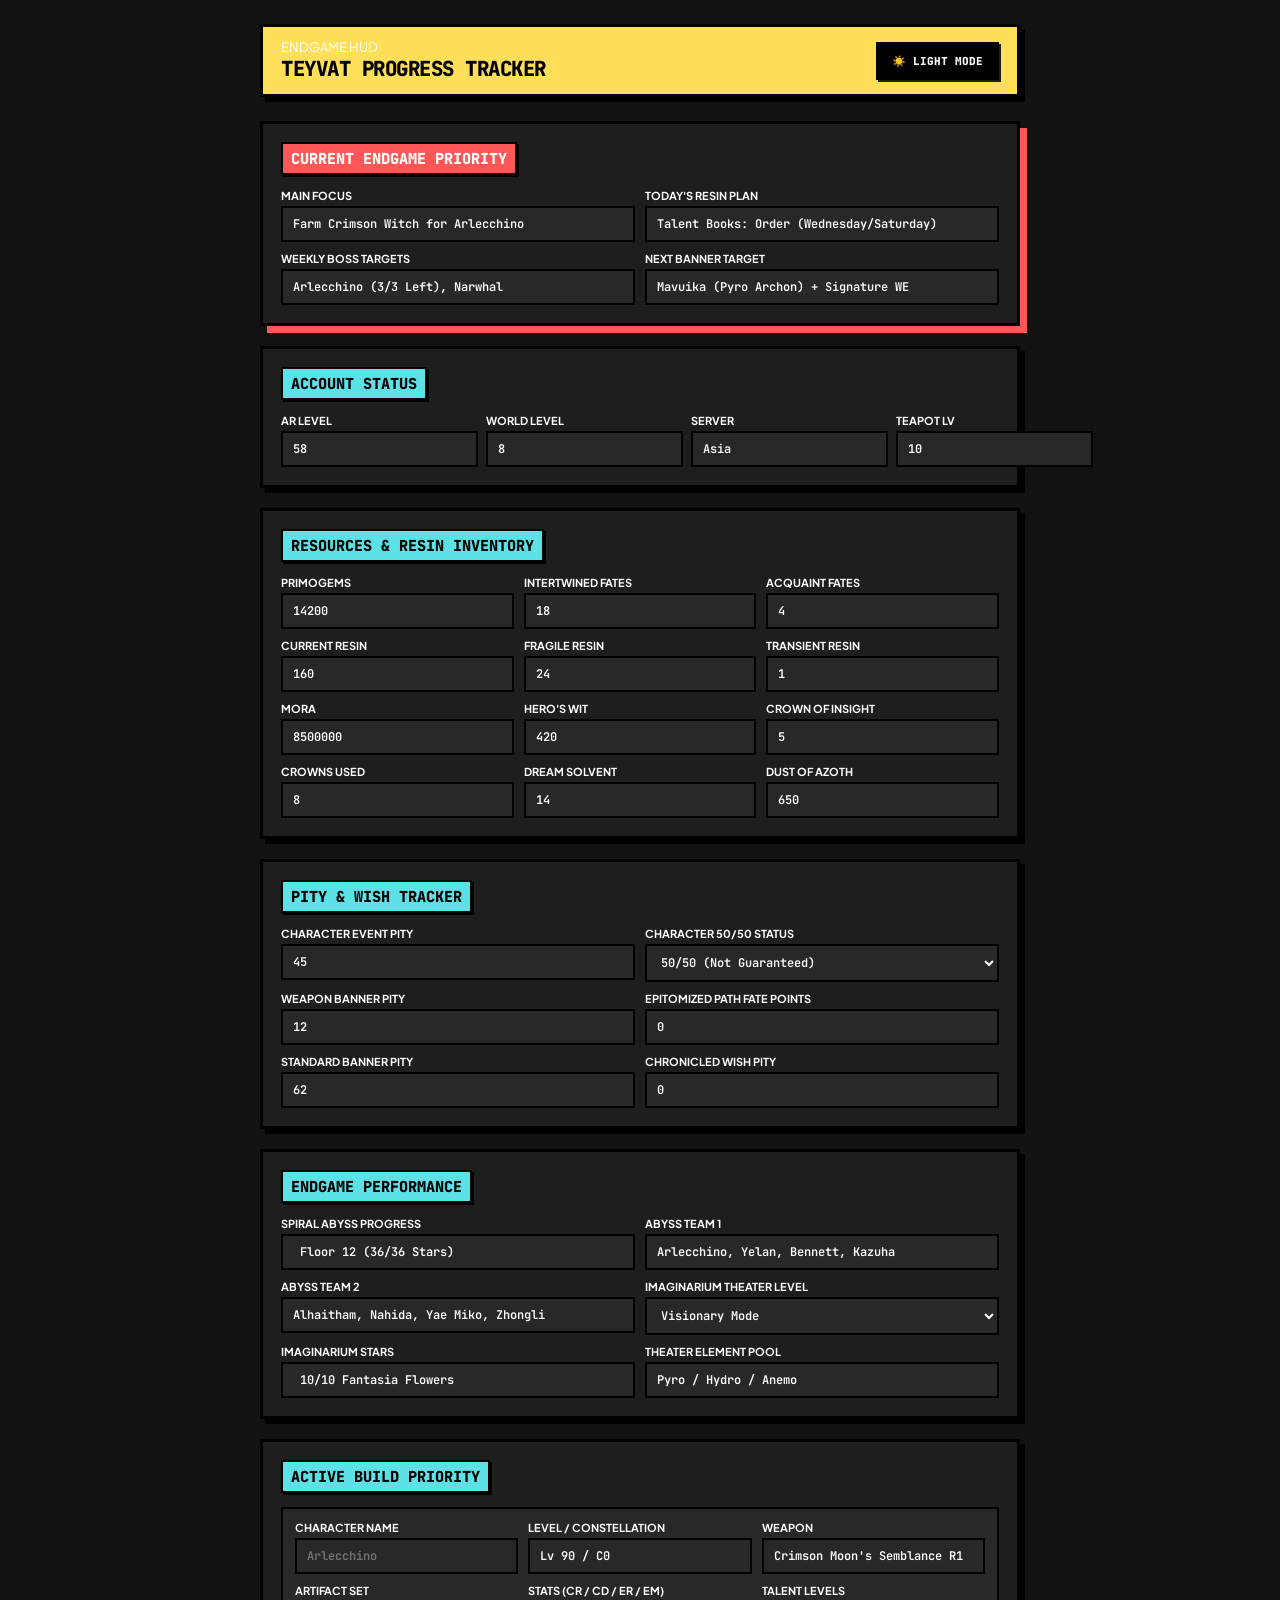
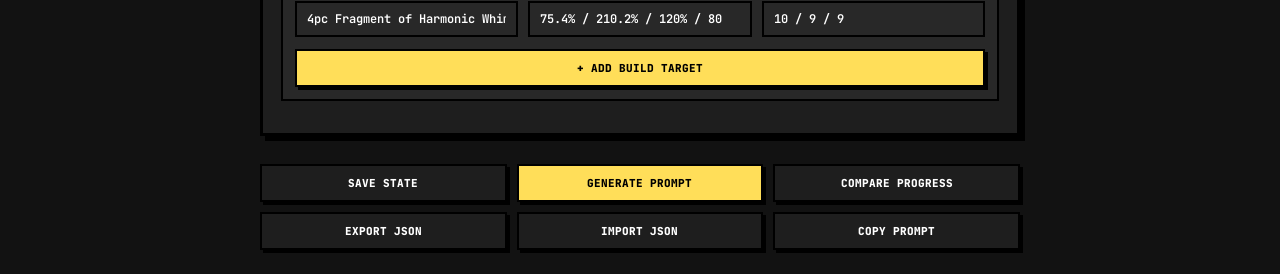
==== commit 65863e80: "Update index.html" ====
--- a/index.html
+++ b/index.html
@@ -3,197 +3,118 @@
 <head>
     <meta charset="UTF-8">
     <meta name="viewport" content="width=device-width, initial-scale=1.0">
-    <title>Genshin Journey Tracker</title>
+    <title>Genshin Endgame Tactical Tracker</title>
     <link rel="stylesheet" href="style.css">
 </head>
 <body>
     <div class="tracker-wrapper">
         <header class="header-banner">
-            <h1>Genshin Journey Tracker</h1>
+            <div class="brand">
+                <span class="badge-tag">ENDGAME HUD</span>
+                <h1>TEYVAT PROGRESS TRACKER</h1>
+            </div>
             <button type="button" id="theme-toggle" onclick="toggleTheme()">☀️ Light Mode</button>
         </header>
 
-        <!-- ACCOUNT -->
-        <section class="panel">
-            <h2>Account</h2>
-            <div class="grid-3col">
-                <label>AR <input type="number" id="ar" value="31"></label>
-                <label>WL <input type="number" id="wl" value="3"></label>
-                <label>Server <input type="text" id="server" value="Asia"></label>
-                <label>Birthday <input type="text" id="birthday" value="-"></label>
-                <label>Current Region <input type="text" id="current-region" value="Nod Krai"></label>
-            </div>
-            <div class="grid-1col" style="margin-top: 8px;">
-                <label>Archon Quest <input type="text" id="archon-quest" value="Chapter I Act IV"></label>
-                <label>Story Quest <input type="text" id="story-quest" value="-"></label>
-                <label>World Quest <input type="text" id="world-quest" value="-"></label>
+        <!-- DASHBOARD OVERVIEW -->
+        <section class="panel highlight-panel">
+            <h2>Current Endgame Priority</h2>
+            <div class="grid-2col">
+                <label>Main Focus <input type="text" id="p-main" value="Farm Crimson Witch for Arlecchino"></label>
+                <label>Today's Resin Plan <input type="text" id="p-resin" value="Talent Books: Order (Wednesday/Saturday)"></label>
+                <label>Weekly Boss Targets <input type="text" id="p-weekly" value="Arlecchino (3/3 Left), Narwhal"></label>
+                <label>Next Banner Target <input type="text" id="p-target" value="Mavuika (Pyro Archon) + Signature WE"></label>
             </div>
         </section>
 
-        <!-- RESOURCES -->
+        <!-- ACCOUNT STATUS -->
         <section class="panel">
-            <h2>Resources</h2>
-            <div class="grid-3col">
-                <label>Primogem <input type="number" id="primo" value="4699"></label>
-                <label>Genesis Crystal <input type="number" id="genesis" value="0"></label>
-                <label>Intertwined Fate <input type="number" id="intertwined" value="8"></label>
-                <label>Acquaint Fate <input type="number" id="acquaint" value="1"></label>
-                <label>Original Resin <input type="number" id="resin" value="99"></label>
-                <label>Fragile Resin <input type="number" id="fragile" value="22"></label>
-                <label>Mora <input type="number" id="mora" value="841556"></label>
-                <label>Hero's Wit <input type="number" id="herowit" value="37"></label>
-                <label>Mystic Ore <input type="number" id="mystic-ore" value="100"></label>
-                <label>Dream Solvent <input type="number" id="dream-solvent" value="0"></label>
-                <label>Crown <input type="number" id="crown" value="0"></label>
+            <h2>Account Status</h2>
+            <div class="grid-4col">
+                <label>AR Level <input type="number" id="acc-ar" value="58"></label>
+                <label>World Level <input type="number" id="acc-wl" value="8"></label>
+                <label>Server <input type="text" id="acc-server" value="Asia"></label>
+                <label>Teapot Lv <input type="number" id="acc-teapot" value="10"></label>
             </div>
         </section>
 
-        <!-- CURRENT PARTY -->
+        <!-- RESOURCES & RESIN MANAGEMENT -->
         <section class="panel">
-            <h2>Current Party</h2>
-            <div class="grid-4col">
-                <input type="text" id="team1" list="char-suggestions" placeholder="Slot 1" value="Traveler">
-                <input type="text" id="team2" list="char-suggestions" placeholder="Slot 2" value="Xiangling">
-                <input type="text" id="team3" list="char-suggestions" placeholder="Slot 3" value="Kaeya">
-                <input type="text" id="team4" list="char-suggestions" placeholder="Slot 4" value="Barbara">
+            <h2>Resources & Resin Inventory</h2>
+            <div class="grid-3col">
+                <label>Primogems <input type="number" id="res-primo" value="14200"></label>
+                <label>Intertwined Fates <input type="number" id="res-fates-event" value="18"></label>
+                <label>Acquaint Fates <input type="number" id="res-fates-standard" value="4"></label>
+                <label>Current Resin <input type="number" id="res-resin" value="160"></label>
+                <label>Fragile Resin <input type="number" id="res-fragile" value="24"></label>
+                <label>Transient Resin <input type="number" id="res-transient" value="1"></label>
+                <label>Mora <input type="number" id="res-mora" value="8500000"></label>
+                <label>Hero's Wit <input type="number" id="res-wit" value="420"></label>
+                <label>Crown of Insight <input type="number" id="res-crown" value="5"></label>
+                <label>Crowns Used <input type="number" id="res-crown-used" value="8"></label>
+                <label>Dream Solvent <input type="number" id="res-solvent" value="14"></label>
+                <label>Dust of Azoth <input type="number" id="res-azoth" value="650"></label>
             </div>
         </section>
 
-        <!-- CHARACTERS -->
+        <!-- PITY & BANNER TRACKER -->
         <section class="panel">
-            <h2>Characters</h2>
-            <div class="add-char-block">
-                <div class="grid-3col">
-                    <label>Name
-                        <input type="text" id="c-name" list="char-suggestions" placeholder="Select/Type Name" onchange="autoFillCharDefaults(this.value)">
-                    </label>
-                    <label>Level <input type="number" id="c-level" value="60"></label>
-                    <label>Constellation <input type="text" id="c-const" value="C0"></label>
-                    <label>Friendship <input type="number" id="c-friend" value="1"></label>
-                    <label>Weapon <input type="text" id="c-weapon" placeholder="Slingshot R4 Lv60"></label>
-                    <label>Talent <input type="text" id="c-talent" value="1/1/1"></label>
-                </div>
-                <div class="grid-2col" style="margin-top: 8px;">
-                    <label>Artifact <input type="text" id="c-artifact" value="Temporary"></label>
-                    <button type="button" class="btn-accent" onclick="addCharacter()">+ Add Character</button>
-                </div>
-            </div>
-
-            <!-- Datalist untuk Autocomplete Karakter -->
-            <datalist id="char-suggestions">
-                <option value="Traveler"><option value="Amber"><option value="Kaeya"><option value="Lisa">
-                <option value="Barbara"><option value="Xiangling"><option value="Noelle"><option value="Fischl">
-                <option value="Razor"><option value="Bennett"><option value="Sucrose"><option value="Xingqiu">
-                <option value="Beidou"><option value="Ningguang"><option value="Chongyun"><option value="Diluc">
-                <option value="Jean"><option value="Mona"><option value="Keqing"><option value="Qiqi">
-                <option value="Venti"><option value="Klee"><option value="Tartaglia"><option value="Zhongli">
-                <option value="Albedo"><option value="Ganyu"><option value="Xiao"><option value="Hu Tao">
-                <option value="Eula"><option value="Kazuha"><option value="Ayaka"><option value="Yoimiya">
-                <option value="Raiden Shogun"><option value="Kokomi"><option value="Itto"><option value="Yelan">
-                <option value="Tighnari"><option value="Collei"><option value="Dori"><option value="Cyno">
-                <option value="Nilou"><option value="Nahida"><option value="Wanderer"><option value="Alhaitham">
-                <option value="Baizhu"><option value="Lyney"><option value="Neuvillette"><option value="Wriothesley">
-                <option value="Furina"><option value="Navia"><option value="Xianyun"><option value="Arlecchino">
-                <option value="Clorinde"><option value="Emilie"><option value="Mualani"><option value="Kinich">
-                <option value="Xilonen"><option value="Chasca"><option value="Mavuika">
-            </datalist>
-
-            <div id="roster-list" class="roster-list-container"></div>
-        </section>
-
-        <!-- WEAPONS -->
-        <section class="panel">
-            <h2>Weapons Inventory</h2>
-            <div class="grid-1col">
-                <label>5★ Weapons <textarea id="wpn-5star" rows="2" placeholder="None"></textarea></label>
-                <label>4★ Weapons <textarea id="wpn-4star" rows="3" placeholder="Favonius Sword R2 Lv50&#10;Favonius Warbow R1 Lv50"></textarea></label>
-                <label>3★ Weapons <textarea id="wpn-3star" rows="3" placeholder="Slingshot R4&#10;TTDS R4"></textarea></label>
+            <h2>Pity & Wish Tracker</h2>
+            <div class="grid-2col">
+                <label>Character Event Pity <input type="number" id="pity-char" value="45"></label>
+                <label>Character 50/50 Status <select id="status-char"><option value="50/50">50/50 (Not Guaranteed)</option><option value="Guaranteed">Guaranteed</option></select></label>
+                <label>Weapon Banner Pity <input type="number" id="pity-weapon" value="12"></label>
+                <label>Epitomized Path Fate Points <input type="number" id="fate-points" value="0" max="1"></label>
+                <label>Standard Banner Pity <input type="number" id="pity-standard" value="62"></label>
+                <label>Chronicled Wish Pity <input type="number" id="pity-chronicled" value="0"></label>
             </div>
         </section>
 
-        <!-- EXPLORATION & PROGRESSION -->
+        <!-- ENDGAME CONTENT PERFORMANCE -->
         <section class="panel">
-            <h2>Exploration</h2>
-            <div class="grid-3col">
-                <label>Mondstadt <input type="text" id="exp-mondstadt" value="38%"></label>
-                <label>Liyue <input type="text" id="exp-liyue" value="10%"></label>
-                <label>Dragonspine <input type="text" id="exp-dragonspine" value="0%"></label>
-                <label>Inazuma <input type="text" id="exp-inazuma" value="0%"></label>
-                <label>Enkanomiya <input type="text" id="exp-enkanomiya" value="0%"></label>
-                <label>Chasm (Underground) <input type="text" id="exp-chasm" value="0%"></label>
-                <label>Sumeru <input type="text" id="exp-sumeru" value="0%"></label>
-                <label>Fontaine <input type="text" id="exp-fontaine" value="0%"></label>
-                <label>Chenyu Vale <input type="text" id="exp-chenyu" value="0%"></label>
-                <label>Remuria <input type="text" id="exp-remuria" value="0%"></label>
-                <label>Natlan <input type="text" id="exp-natlan" value="0%"></label>
-                <label>Nod Krai <input type="text" id="exp-nodkrai" value="0%"></label>
-            </div>
-
-            <h2 style="margin-top: 15px;">Statues & Progression</h2>
-            <div class="grid-3col">
-                <label>Spiral Abyss <input type="text" id="abyss" value="Floor 3 Chamber 3"></label>
-                <label>Statue Mondstadt <input type="text" id="statue-mond" value="7/7"></label>
-                <label>Statue Liyue <input type="text" id="statue-liyue" value="5/5"></label>
-                <label>Statue Inazuma <input type="text" id="statue-inazuma" value="0/10"></label>
-                <label>Statue Sumeru <input type="text" id="statue-sumeru" value="1/7"></label>
-                <label>Statue Fontaine <input type="text" id="statue-fontaine" value="0/10"></label>
-                <label>Statue Natlan <input type="text" id="statue-natlan" value="0/10"></label>
+            <h2>Endgame Performance</h2>
+            <div class="grid-2col">
+                <label>Spiral Abyss Progress <input type="text" id="abyss-stars" value=" Floor 12 (36/36 Stars)"></label>
+                <label>Abyss Team 1 <input type="text" id="abyss-t1" value="Arlecchino, Yelan, Bennett, Kazuha"></label>
+                <label>Abyss Team 2 <input type="text" id="abyss-t2" value="Alhaitham, Nahida, Yae Miko, Zhongli"></label>
+                <label>Imaginarium Theater Level <select id="it-diff"><option value="Visionary">Visionary Mode</option><option value="Hard">Hard Mode</option><option value="Normal">Normal Mode</option></select></label>
+                <label>Imaginarium Stars <input type="text" id="it-stars" value=" 10/10 Fantasia Flowers"></label>
+                <label>Theater Element Pool <input type="text" id="it-elements" value="Pyro / Hydro / Anemo"></label>
             </div>
         </section>
 
-        <!-- WEEKLY -->
+        <!-- SQUAD & ARTIFACT BUILDER -->
         <section class="panel">
-            <h2>Weekly Bosses</h2>
-            <div class="checklist-grid">
-                <label><input type="checkbox" id="wb-dvalin"> Stormterror (Dvalin)</label>
-                <label><input type="checkbox" id="wb-andrius"> Wolf (Andrius)</label>
-                <label><input type="checkbox" id="wb-childe"> Childe (Golden House)</label>
-                <label><input type="checkbox" id="wb-azhdaha"> Azhdaha</label>
-                <label><input type="checkbox" id="wb-signora"> La Signora</label>
-                <label><input type="checkbox" id="wb-raiden"> Magatsu Mitake Narukami</label>
-                <label><input type="checkbox" id="wb-scara"> Shouki no Kami (Scaramouche)</label>
-                <label><input type="checkbox" id="wb-apep"> Guardian of Apep's Oasis</label>
-                <label><input type="checkbox" id="wb-whale"> All-Devouring Narwhal</label>
-                <label><input type="checkbox" id="wb-knave"> The Knave (Arlecchino)</label>
-                <label><input type="checkbox" id="wb-natlan"> Natlan Weekly Boss</label>
+            <h2>Active Build Priority</h2>
+            <div class="add-char-block">
+                <div class="grid-3col">
+                    <label>Character Name <input type="text" id="b-name" placeholder="Arlecchino"></label>
+                    <label>Level / Constellation <input type="text" id="b-const" value="Lv 90 / C0"></label>
+                    <label>Weapon <input type="text" id="b-weapon" value="Crimson Moon's Semblance R1"></label>
+                    <label>Artifact Set <input type="text" id="b-artifact" value="4pc Fragment of Harmonic Whimsy"></label>
+                    <label>Stats (CR / CD / ER / EM) <input type="text" id="b-stats" value="75.4% / 210.2% / 120% / 80"></label>
+                    <label>Talent Levels <input type="text" id="b-talents" value="10 / 9 / 9"></label>
+                </div>
+                <button type="button" class="btn-accent" style="margin-top: 12px; width: 100%;" onclick="addBuildDetail()">+ Add Build Target</button>
             </div>
-
-            <h3 style="margin-top: 12px;">Reputation Level</h3>
-            <div class="grid-3col">
-                <label>Mondstadt <input type="number" id="rep-mondstadt" value="3"></label>
-                <label>Liyue <input type="number" id="rep-liyue" value="2"></label>
-                <label>Inazuma <input type="number" id="rep-inazuma" value="0"></label>
-                <label>Sumeru <input type="number" id="rep-sumeru" value="0"></label>
-                <label>Fontaine <input type="number" id="rep-fontaine" value="0"></label>
-                <label>Natlan <input type="number" id="rep-natlan" value="0"></label>
-            </div>
-        </section>
-
-        <!-- GOALS -->
-        <section class="panel">
-            <h2>Goals</h2>
-            <div class="grid-1col">
-                <label>Current Goal <input type="text" id="goal-current" value="Finish Liyue"></label>
-                <label>Medium Goal <input type="text" id="goal-medium" value="Unlock Inazuma"></label>
-                <label>Long Goal (Targets) <textarea id="goal-long" rows="2" placeholder="Nahida, Zhongli"></textarea></label>
-            </div>
+            <div id="build-list" class="roster-list-container"></div>
         </section>
 
         <!-- OUTPUT AREA -->
         <section class="panel" id="output-section" style="display:none;">
-            <h2>Generated Output</h2>
+            <h2>Generated Tactical Report</h2>
             <textarea id="text-output" readonly></textarea>
         </section>
 
         <!-- BUTTONS -->
         <footer class="action-footer">
             <div class="btn-group">
-                <button type="button" onclick="logSession()">Save</button>
-                <button type="button" class="btn-accent" onclick="generateReport()">Generate Report</button>
-                <button type="button" onclick="compareSessions()">Compare</button>
+                <button type="button" onclick="logSession()">Save State</button>
+                <button type="button" class="btn-accent" onclick="generateReport()">Generate Prompt</button>
+                <button type="button" onclick="compareSessions()">Compare Progress</button>
                 <button type="button" onclick="exportJSON()">Export JSON</button>
                 <button type="button" onclick="document.getElementById('importFile').click()">Import JSON</button>
-                <button type="button" onclick="copyReport()">Copy Report</button>
+                <button type="button" onclick="copyReport()">Copy Prompt</button>
             </div>
             <input type="file" id="importFile" accept=".json" style="display:none">
         </footer>
@@ -201,4 +122,4 @@
 
     <script src="script.js"></script>
 </body>
-</html>+</html>
--- a/style.css
+++ b/style.css
@@ -1,205 +1,239 @@
-/* Color Palette Inspired by Genshin Impact UI */
+@import url('https://fonts.googleapis.com/css2?family=Plus+Jakarta+Sans:wght@500;700;800&family=JetBrains+Mono:wght@600;800&display=swap');
+
+/* --- NEOBRUTALISM THEME VARIABLES --- */
 [data-theme="dark"] {
-    --bg-color: #0b0e14;
-    --panel-bg: #141a24;
-    --border-color: #273244;
-    --text-main: #eceff4;
-    --text-muted: #8892a4;
-    --accent: #e5c158; /* Genshin Vision Gold */
-    --accent-hover: #f3d77e;
-    --card-bg: #1a2230;
-    --highlight: #4c8bf5; /* Primogem Blue */
+    --bg-color: #121212;
+    --panel-bg: #1e1e1e;
+    --card-bg: #282828;
+    --text-main: #ffffff;
+    --text-muted: #a0a0a0;
+    --border-color: #000000;
+    --accent: #ffde59;       /* Bright Tactical Yellow */
+    --accent-hover: #ffe57d;
+    --highlight: #ff5757;    /* Vibrant Red/Pink */
+    --secondary: #5ce1e6;    /* Cyan */
+    --shadow-color: #000000;
 }
 
 [data-theme="light"] {
-    --bg-color: #f0f2f5;
+    --bg-color: #f4f0ea;     /* Warm Brutalist Off-White */
     --panel-bg: #ffffff;
-    --border-color: #d1d5db;
-    --text-main: #1f2937;
-    --text-muted: #6b7280;
-    --accent: #cb9b18; 
-    --accent-hover: #b2850f;
-    --card-bg: #f8fafc;
-    --highlight: #2563eb;
+    --card-bg: #f9f9f9;
+    --text-main: #000000;
+    --text-muted: #4a4a4a;
+    --border-color: #000000;
+    --accent: #ffde59;
+    --accent-hover: #ebd04f;
+    --highlight: #ff6b6b;
+    --secondary: #7bf1a8;
+    --shadow-color: #000000;
+}
+
+* {
+    box-sizing: border-box;
 }
 
 body {
     margin: 0;
-    font-family: -apple-system, BlinkMacSystemFont, "Segoe UI", Roboto, sans-serif;
+    font-family: 'Plus Jakarta Sans', -apple-system, sans-serif;
     background-color: var(--bg-color);
     color: var(--text-main);
     font-size: 13px;
-    padding: 20px 15px;
-    transition: background-color 0.3s, color 0.3s;
+    padding: 24px 16px;
+    transition: background-color 0.2s;
 }
 
 .tracker-wrapper {
-    max-width: 720px;
+    max-width: 760px;
     margin: 0 auto;
 }
 
+/* --- HEADER --- */
 .header-banner {
     display: flex;
     justify-content: space-between;
     align-items: center;
-    border-bottom: 2px solid var(--accent);
-    padding-bottom: 10px;
+    background: var(--accent);
+    border: 3px solid var(--border-color);
+    padding: 12px 18px;
+    margin-bottom: 24px;
+    box-shadow: 5px 5px 0px var(--shadow-color);
+}
+
+h1 {
+    font-family: 'JetBrains Mono', monospace;
+    font-size: 1.3rem;
+    font-weight: 800;
+    margin: 0;
+    color: #000000;
+    text-transform: uppercase;
+    letter-spacing: -0.5px;
+}
+
+/* --- PANELS & CARDS --- */
+.panel {
+    background: var(--panel-bg);
+    border: 3px solid var(--border-color);
+    border-radius: 0px; /* Neobrutalism prioritizes sharp edges */
+    padding: 18px;
     margin-bottom: 20px;
-}
-
-h1 {
-    font-size: 1.4rem;
-    font-weight: 600;
-    margin: 0;
-    color: var(--accent);
-    letter-spacing: 0.5px;
-}
-
-.panel {
-    background: var(--panel-bg);
-    border: 1px solid var(--border-color);
-    border-radius: 6px;
-    padding: 16px;
-    margin-bottom: 16px;
-    box-shadow: 0 2px 4px rgba(0,0,0,0.05);
+    box-shadow: 5px 5px 0px var(--shadow-color);
+}
+
+.highlight-panel {
+    background: var(--panel-bg);
+    border: 3px solid var(--border-color);
+    box-shadow: 7px 7px 0px var(--highlight);
 }
 
 h2 {
-    font-size: 0.9rem;
-    font-weight: 600;
-    color: var(--highlight);
-    margin: 0 0 12px 0;
-    text-transform: uppercase;
-    letter-spacing: 0.5px;
-    border-left: 3px solid var(--accent);
-    padding-left: 8px;
+    font-family: 'JetBrains Mono', monospace;
+    font-size: 0.95rem;
+    font-weight: 800;
+    color: #000000;
+    background: var(--secondary);
+    display: inline-block;
+    padding: 4px 8px;
+    border: 2px solid var(--border-color);
+    margin: 0 0 14px 0;
+    text-transform: uppercase;
+    box-shadow: 2px 2px 0px var(--shadow-color);
+}
+
+.highlight-panel h2 {
+    background: var(--highlight);
+    color: #ffffff;
 }
 
 h3 {
     font-size: 0.8rem;
-    font-weight: 500;
-    color: var(--text-muted);
-    margin: 10px 0 6px 0;
-}
-
-.grid-1col { display: grid; grid-template-columns: 1fr; gap: 8px; }
-.grid-2col { display: grid; grid-template-columns: 1fr 1fr; gap: 8px; }
-.grid-3col { display: grid; grid-template-columns: repeat(3, 1fr); gap: 8px; }
-.grid-4col { display: grid; grid-template-columns: repeat(4, 1fr); gap: 6px; }
+    font-weight: 800;
+    color: var(--text-main);
+    margin: 14px 0 8px 0;
+    text-transform: uppercase;
+    letter-spacing: 0.5px;
+}
+
+/* --- GRIDS & FORM ELEMENTS --- */
+.grid-1col { display: grid; grid-template-columns: 1fr; gap: 10px; }
+.grid-2col { display: grid; grid-template-columns: 1fr 1fr; gap: 10px; }
+.grid-3col { display: grid; grid-template-columns: repeat(3, 1fr); gap: 10px; }
+.grid-4col { display: grid; grid-template-columns: repeat(4, 1fr); gap: 8px; }
+.grid-span-2 { grid-column: span 2; }
 
 label {
     display: flex;
     flex-direction: column;
-    color: var(--text-muted);
-    font-size: 11px;
-    gap: 3px;
-}
-
-input[type="text"], input[type="number"], textarea {
+    color: var(--text-main);
+    font-size: 11px;
+    font-weight: 700;
+    gap: 4px;
+    text-transform: uppercase;
+}
+
+input[type="text"], input[type="number"], select, textarea {
     background: var(--card-bg);
-    border: 1px solid var(--border-color);
-    color: var(--text-main);
-    padding: 6px 8px;
-    border-radius: 4px;
+    border: 2px solid var(--border-color);
+    color: var(--text-main);
+    padding: 8px 10px;
+    border-radius: 0px;
     font-size: 12px;
-    font-family: inherit;
-}
-
-input:focus, textarea:focus {
+    font-weight: 600;
+    font-family: 'JetBrains Mono', monospace;
+    transition: transform 0.1s, box-shadow 0.1s;
+}
+
+input:focus, select:focus, textarea:focus {
     outline: none;
-    border-color: var(--accent);
-}
-
+    background: var(--panel-bg);
+    box-shadow: 3px 3px 0px var(--shadow-color);
+    transform: translate(-2px, -2px);
+}
+
+/* --- ADD BLOCKS & LISTS --- */
 .add-char-block {
     background: var(--card-bg);
+    padding: 12px;
+    border: 2px solid var(--border-color);
+    margin-bottom: 14px;
+}
+
+.roster-list-container {
+    display: flex;
+    flex-direction: column;
+    gap: 8px;
+    max-height: 280px;
+    overflow-y: auto;
+}
+
+.char-card {
+    background: var(--panel-bg);
+    border: 2px solid var(--border-color);
     padding: 10px;
-    border: 1px solid var(--border-color);
-    border-radius: 4px;
-    margin-bottom: 12px;
-}
-
-.roster-list-container {
-    display: flex;
-    flex-direction: column;
-    gap: 6px;
-    max-height: 250px;
-    overflow-y: auto;
-}
-
-.char-card {
-    background: var(--card-bg);
-    border: 1px solid var(--border-color);
-    padding: 8px 12px;
-    border-radius: 4px;
     display: flex;
     justify-content: space-between;
     align-items: center;
     font-size: 11px;
-}
-
-.checklist-grid {
-    display: grid;
-    grid-template-columns: repeat(2, 1fr);
-    gap: 8px;
-}
-
-.checklist-grid label {
-    flex-direction: row;
-    align-items: center;
-    gap: 6px;
-    color: var(--text-main);
-    font-size: 12px;
-    cursor: pointer;
-}
-
+    box-shadow: 3px 3px 0px var(--shadow-color);
+}
+
+/* --- BUTTONS & FOOTER --- */
 .action-footer {
-    margin-top: 20px;
+    margin-top: 28px;
 }
 
 .btn-group {
     display: grid;
     grid-template-columns: repeat(3, 1fr);
-    gap: 8px;
+    gap: 10px;
 }
 
 button {
     background: var(--panel-bg);
-    border: 1px solid var(--border-color);
-    color: var(--text-main);
-    padding: 8px 12px;
-    border-radius: 4px;
+    border: 2px solid var(--border-color);
+    color: var(--text-main);
+    padding: 10px 14px;
+    font-size: 11px;
+    font-weight: 800;
+    font-family: 'JetBrains Mono', monospace;
+    text-transform: uppercase;
     cursor: pointer;
-    font-size: 12px;
-    font-weight: 500;
-    transition: all 0.2s;
+    box-shadow: 3px 3px 0px var(--shadow-color);
+    transition: all 0.1s;
 }
 
 button:hover {
-    border-color: var(--accent);
-    color: var(--accent);
+    transform: translate(-2px, -2px);
+    box-shadow: 5px 5px 0px var(--shadow-color);
+}
+
+button:active {
+    transform: translate(1px, 1px);
+    box-shadow: 1px 1px 0px var(--shadow-color);
 }
 
 button.btn-accent {
     background: var(--accent);
-    color: #0b0e14;
-    border: none;
-    font-weight: 600;
-}
-
-button.btn-accent:hover {
-    background: var(--accent-hover);
-    color: #0b0e14;
-}
-
+    color: #000000;
+}
+
+#theme-toggle {
+    background: #000000;
+    color: #ffffff;
+    border: 2px solid #000000;
+    box-shadow: 2px 2px 0px var(--panel-bg);
+}
+
+/* --- OUTPUT TEXTAREA --- */
 textarea#text-output {
     width: 100%;
-    height: 320px;
-    background: var(--bg-color);
-    border: 1px solid var(--border-color);
-    color: var(--text-main);
-    font-family: monospace;
-    font-size: 11px;
-    padding: 10px;
+    height: 400px;
+    background: var(--card-bg);
+    border: 2px solid var(--border-color);
+    color: var(--text-main);
+    font-family: 'JetBrains Mono', monospace;
+    font-size: 11px;
+    padding: 12px;
     box-sizing: border-box;
     white-space: pre;
     resize: vertical;
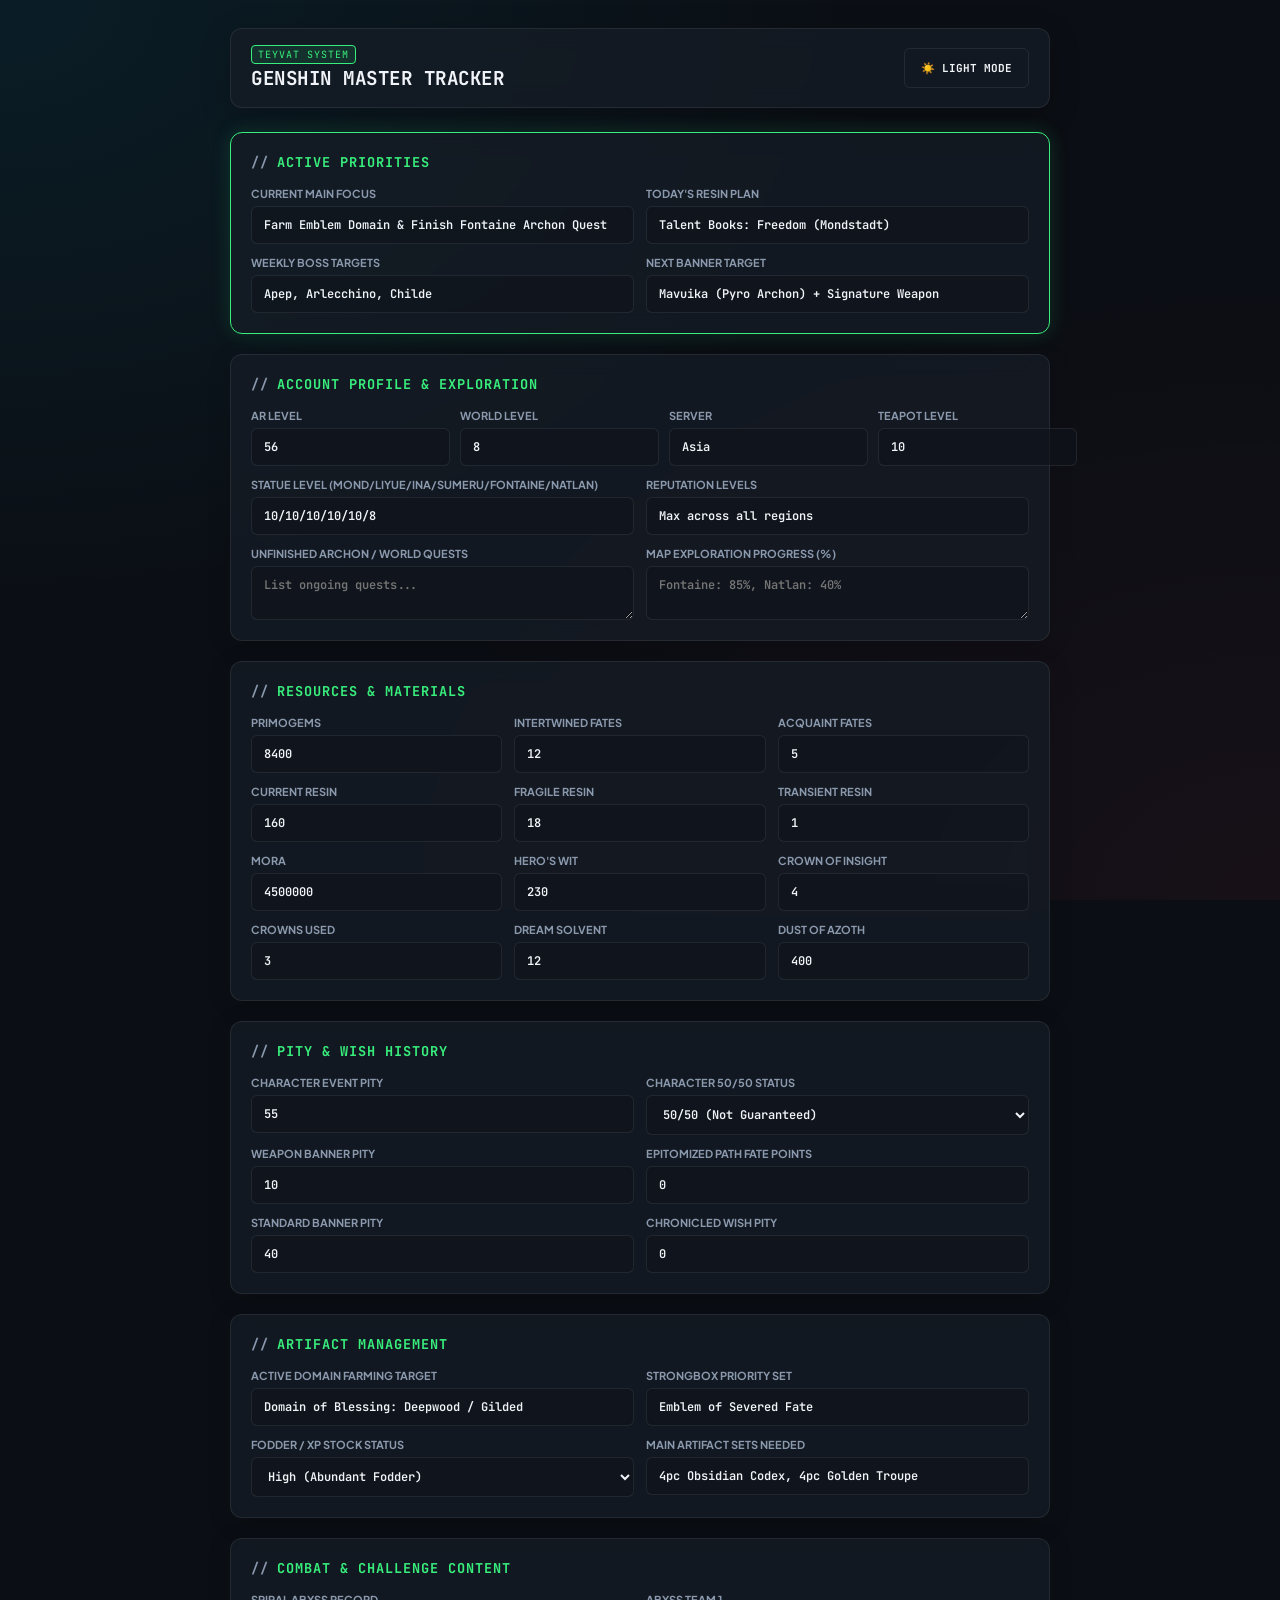
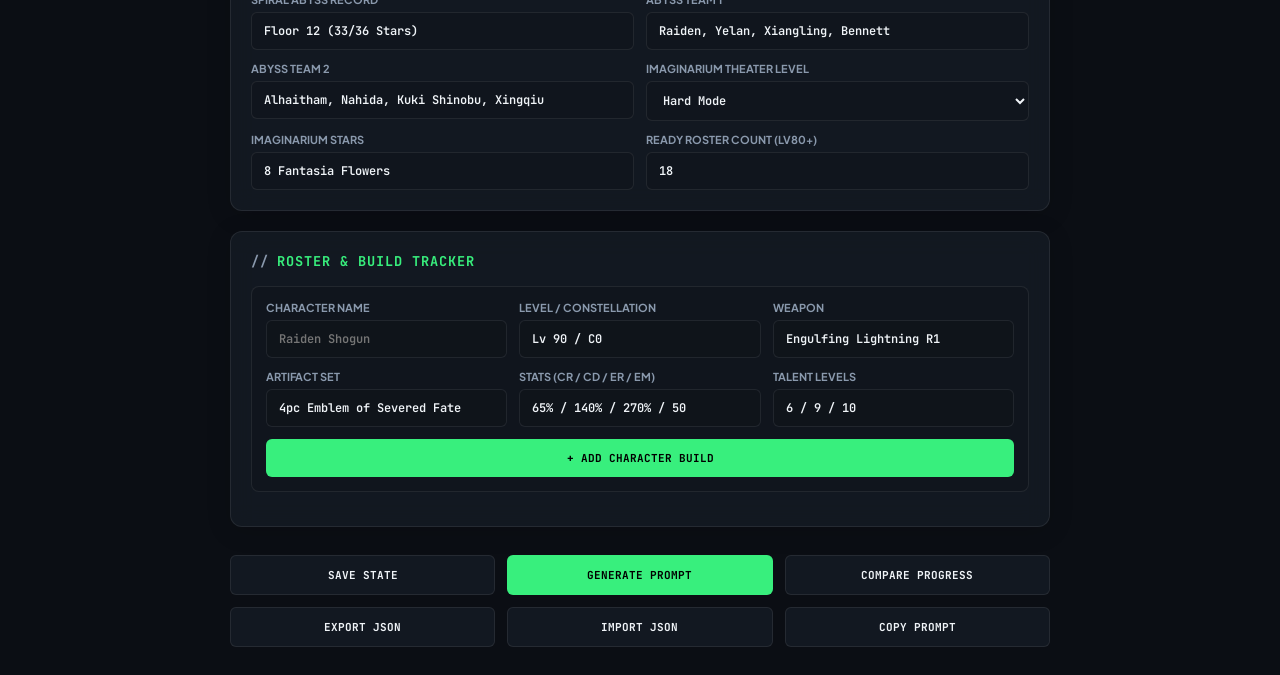
==== commit bd66634f: "Update index.html" ====
--- a/index.html
+++ b/index.html
@@ -3,106 +3,123 @@
 <head>
     <meta charset="UTF-8">
     <meta name="viewport" content="width=device-width, initial-scale=1.0">
-    <title>Genshin Endgame Tactical Tracker</title>
+    <title>Genshin Impact Master Tracker</title>
     <link rel="stylesheet" href="style.css">
 </head>
 <body>
     <div class="tracker-wrapper">
         <header class="header-banner">
             <div class="brand">
-                <span class="badge-tag">ENDGAME HUD</span>
-                <h1>TEYVAT PROGRESS TRACKER</h1>
+                <span class="badge-tag">TEYVAT SYSTEM</span>
+                <h1>GENSHIN MASTER TRACKER</h1>
             </div>
             <button type="button" id="theme-toggle" onclick="toggleTheme()">☀️ Light Mode</button>
         </header>
 
-        <!-- DASHBOARD OVERVIEW -->
+        <!-- ACTIVE FOCUS -->
         <section class="panel highlight-panel">
-            <h2>Current Endgame Priority</h2>
-            <div class="grid-2col">
-                <label>Main Focus <input type="text" id="p-main" value="Farm Crimson Witch for Arlecchino"></label>
-                <label>Today's Resin Plan <input type="text" id="p-resin" value="Talent Books: Order (Wednesday/Saturday)"></label>
-                <label>Weekly Boss Targets <input type="text" id="p-weekly" value="Arlecchino (3/3 Left), Narwhal"></label>
-                <label>Next Banner Target <input type="text" id="p-target" value="Mavuika (Pyro Archon) + Signature WE"></label>
+            <h2>Active Priorities</h2>
+            <div class="form-grid grid-2col">
+                <label>Current Main Focus <input type="text" id="p-main" value="Farm Emblem Domain & Finish Fontaine Archon Quest"></label>
+                <label>Today's Resin Plan <input type="text" id="p-resin" value="Talent Books: Freedom (Mondstadt)"></label>
+                <label>Weekly Boss Targets <input type="text" id="p-weekly" value="Apep, Arlecchino, Childe"></label>
+                <label>Next Banner Target <input type="text" id="p-target" value="Mavuika (Pyro Archon) + Signature Weapon"></label>
             </div>
         </section>
 
-        <!-- ACCOUNT STATUS -->
+        <!-- ACCOUNT PROFILE & WORLD PROGRESSION -->
         <section class="panel">
-            <h2>Account Status</h2>
-            <div class="grid-4col">
-                <label>AR Level <input type="number" id="acc-ar" value="58"></label>
+            <h2>Account Profile & Exploration</h2>
+            <div class="form-grid grid-4col">
+                <label>AR Level <input type="number" id="acc-ar" value="56"></label>
                 <label>World Level <input type="number" id="acc-wl" value="8"></label>
                 <label>Server <input type="text" id="acc-server" value="Asia"></label>
-                <label>Teapot Lv <input type="number" id="acc-teapot" value="10"></label>
+                <label>Teapot Level <input type="number" id="acc-teapot" value="10"></label>
+            </div>
+            <div class="form-grid grid-2col" style="margin-top: 12px;">
+                <label>Statue Level (Mond/Liyue/Ina/Sumeru/Fontaine/Natlan) <input type="text" id="exp-statues" value="10/10/10/10/10/8"></label>
+                <label>Reputation Levels <input type="text" id="exp-rep" value="Max across all regions"></label>
+                <label>Unfinished Archon / World Quests <textarea id="exp-quests" rows="2" placeholder="List ongoing quests..."></textarea></label>
+                <label>Map Exploration Progress (%) <textarea id="exp-map" rows="2" placeholder="Fontaine: 85%, Natlan: 40%"></textarea></label>
             </div>
         </section>
 
-        <!-- RESOURCES & RESIN MANAGEMENT -->
+        <!-- RESOURCES & INVENTORY -->
         <section class="panel">
-            <h2>Resources & Resin Inventory</h2>
-            <div class="grid-3col">
-                <label>Primogems <input type="number" id="res-primo" value="14200"></label>
-                <label>Intertwined Fates <input type="number" id="res-fates-event" value="18"></label>
-                <label>Acquaint Fates <input type="number" id="res-fates-standard" value="4"></label>
+            <h2>Resources & Materials</h2>
+            <div class="form-grid grid-3col">
+                <label>Primogems <input type="number" id="res-primo" value="8400"></label>
+                <label>Intertwined Fates <input type="number" id="res-fates-event" value="12"></label>
+                <label>Acquaint Fates <input type="number" id="res-fates-standard" value="5"></label>
                 <label>Current Resin <input type="number" id="res-resin" value="160"></label>
-                <label>Fragile Resin <input type="number" id="res-fragile" value="24"></label>
+                <label>Fragile Resin <input type="number" id="res-fragile" value="18"></label>
                 <label>Transient Resin <input type="number" id="res-transient" value="1"></label>
-                <label>Mora <input type="number" id="res-mora" value="8500000"></label>
-                <label>Hero's Wit <input type="number" id="res-wit" value="420"></label>
-                <label>Crown of Insight <input type="number" id="res-crown" value="5"></label>
-                <label>Crowns Used <input type="number" id="res-crown-used" value="8"></label>
-                <label>Dream Solvent <input type="number" id="res-solvent" value="14"></label>
-                <label>Dust of Azoth <input type="number" id="res-azoth" value="650"></label>
+                <label>Mora <input type="number" id="res-mora" value="4500000"></label>
+                <label>Hero's Wit <input type="number" id="res-wit" value="230"></label>
+                <label>Crown of Insight <input type="number" id="res-crown" value="4"></label>
+                <label>Crowns Used <input type="number" id="res-crown-used" value="3"></label>
+                <label>Dream Solvent <input type="number" id="res-solvent" value="12"></label>
+                <label>Dust of Azoth <input type="number" id="res-azoth" value="400"></label>
             </div>
         </section>
 
-        <!-- PITY & BANNER TRACKER -->
+        <!-- PITY & WISH SYSTEM -->
         <section class="panel">
-            <h2>Pity & Wish Tracker</h2>
-            <div class="grid-2col">
-                <label>Character Event Pity <input type="number" id="pity-char" value="45"></label>
+            <h2>Pity & Wish History</h2>
+            <div class="form-grid grid-2col">
+                <label>Character Event Pity <input type="number" id="pity-char" value="55"></label>
                 <label>Character 50/50 Status <select id="status-char"><option value="50/50">50/50 (Not Guaranteed)</option><option value="Guaranteed">Guaranteed</option></select></label>
-                <label>Weapon Banner Pity <input type="number" id="pity-weapon" value="12"></label>
+                <label>Weapon Banner Pity <input type="number" id="pity-weapon" value="10"></label>
                 <label>Epitomized Path Fate Points <input type="number" id="fate-points" value="0" max="1"></label>
-                <label>Standard Banner Pity <input type="number" id="pity-standard" value="62"></label>
+                <label>Standard Banner Pity <input type="number" id="pity-standard" value="40"></label>
                 <label>Chronicled Wish Pity <input type="number" id="pity-chronicled" value="0"></label>
             </div>
         </section>
 
-        <!-- ENDGAME CONTENT PERFORMANCE -->
+        <!-- ARTIFACT FARMING & STRONGBOX -->
         <section class="panel">
-            <h2>Endgame Performance</h2>
-            <div class="grid-2col">
-                <label>Spiral Abyss Progress <input type="text" id="abyss-stars" value=" Floor 12 (36/36 Stars)"></label>
-                <label>Abyss Team 1 <input type="text" id="abyss-t1" value="Arlecchino, Yelan, Bennett, Kazuha"></label>
-                <label>Abyss Team 2 <input type="text" id="abyss-t2" value="Alhaitham, Nahida, Yae Miko, Zhongli"></label>
-                <label>Imaginarium Theater Level <select id="it-diff"><option value="Visionary">Visionary Mode</option><option value="Hard">Hard Mode</option><option value="Normal">Normal Mode</option></select></label>
-                <label>Imaginarium Stars <input type="text" id="it-stars" value=" 10/10 Fantasia Flowers"></label>
-                <label>Theater Element Pool <input type="text" id="it-elements" value="Pyro / Hydro / Anemo"></label>
+            <h2>Artifact Management</h2>
+            <div class="form-grid grid-2col">
+                <label>Active Domain Farming Target <input type="text" id="art-domain" value="Domain of Blessing: Deepwood / Gilded"></label>
+                <label>Strongbox Priority Set <input type="text" id="art-strongbox" value="Emblem of Severed Fate"></label>
+                <label>Fodder / XP Stock Status <select id="art-fodder"><option value="High">High (Abundant Fodder)</option><option value="Medium">Medium</option><option value="Low">Low (Need Artifact EXP)</option></select></label>
+                <label>Main Artifact Sets Needed <input type="text" id="art-needed" value="4pc Obsidian Codex, 4pc Golden Troupe"></label>
             </div>
         </section>
 
-        <!-- SQUAD & ARTIFACT BUILDER -->
+        <!-- COMBAT & ENDGAME -->
         <section class="panel">
-            <h2>Active Build Priority</h2>
+            <h2>Combat & Challenge Content</h2>
+            <div class="form-grid grid-2col">
+                <label>Spiral Abyss Record <input type="text" id="abyss-stars" value="Floor 12 (33/36 Stars)"></label>
+                <label>Abyss Team 1 <input type="text" id="abyss-t1" value="Raiden, Yelan, Xiangling, Bennett"></label>
+                <label>Abyss Team 2 <input type="text" id="abyss-t2" value="Alhaitham, Nahida, Kuki Shinobu, Xingqiu"></label>
+                <label>Imaginarium Theater Level <select id="it-diff"><option value="Hard">Hard Mode</option><option value="Visionary">Visionary Mode</option><option value="Normal">Normal Mode</option></select></label>
+                <label>Imaginarium Stars <input type="text" id="it-stars" value="8 Fantasia Flowers"></label>
+                <label>Ready Roster Count (Lv80+) <input type="number" id="it-ready-count" value="18"></label>
+            </div>
+        </section>
+
+        <!-- CHARACTER ROSTER & BUILD TARGETS -->
+        <section class="panel">
+            <h2>Roster & Build Tracker</h2>
             <div class="add-char-block">
-                <div class="grid-3col">
-                    <label>Character Name <input type="text" id="b-name" placeholder="Arlecchino"></label>
+                <div class="form-grid grid-3col">
+                    <label>Character Name <input type="text" id="b-name" placeholder="Raiden Shogun"></label>
                     <label>Level / Constellation <input type="text" id="b-const" value="Lv 90 / C0"></label>
-                    <label>Weapon <input type="text" id="b-weapon" value="Crimson Moon's Semblance R1"></label>
-                    <label>Artifact Set <input type="text" id="b-artifact" value="4pc Fragment of Harmonic Whimsy"></label>
-                    <label>Stats (CR / CD / ER / EM) <input type="text" id="b-stats" value="75.4% / 210.2% / 120% / 80"></label>
-                    <label>Talent Levels <input type="text" id="b-talents" value="10 / 9 / 9"></label>
+                    <label>Weapon <input type="text" id="b-weapon" value="Engulfing Lightning R1"></label>
+                    <label>Artifact Set <input type="text" id="b-artifact" value="4pc Emblem of Severed Fate"></label>
+                    <label>Stats (CR / CD / ER / EM) <input type="text" id="b-stats" value="65% / 140% / 270% / 50"></label>
+                    <label>Talent Levels <input type="text" id="b-talents" value="6 / 9 / 10"></label>
                 </div>
-                <button type="button" class="btn-accent" style="margin-top: 12px; width: 100%;" onclick="addBuildDetail()">+ Add Build Target</button>
+                <button type="button" class="btn-accent" style="margin-top: 12px; width: 100%;" onclick="addBuildDetail()">+ Add Character Build</button>
             </div>
             <div id="build-list" class="roster-list-container"></div>
         </section>
 
         <!-- OUTPUT AREA -->
         <section class="panel" id="output-section" style="display:none;">
-            <h2>Generated Tactical Report</h2>
+            <h2>Generated Master Prompt</h2>
             <textarea id="text-output" readonly></textarea>
         </section>
 
--- a/style.css
+++ b/style.css
@@ -1,50 +1,50 @@
-@import url('https://fonts.googleapis.com/css2?family=Plus+Jakarta+Sans:wght@500;700;800&family=JetBrains+Mono:wght@600;800&display=swap');
-
-/* --- NEOBRUTALISM THEME VARIABLES --- */
+@import url('https://fonts.googleapis.com/css2?family=Plus+Jakarta+Sans:wght@500;700;800&family=JetBrains+Mono:wght@600;700&display=swap');
+
 [data-theme="dark"] {
-    --bg-color: #121212;
-    --panel-bg: #1e1e1e;
-    --card-bg: #282828;
-    --text-main: #ffffff;
-    --text-muted: #a0a0a0;
-    --border-color: #000000;
-    --accent: #ffde59;       /* Bright Tactical Yellow */
-    --accent-hover: #ffe57d;
-    --highlight: #ff5757;    /* Vibrant Red/Pink */
-    --secondary: #5ce1e6;    /* Cyan */
-    --shadow-color: #000000;
+    --bg-color: #0b0e14;
+    --panel-bg: rgba(22, 28, 38, 0.75);
+    --panel-border: rgba(255, 255, 255, 0.08);
+    --card-bg: rgba(15, 20, 28, 0.6);
+    --text-main: #f0f4f8;
+    --text-muted: #8a99ad;
+    --accent: #38ef7d;        /* Dendro/Anemo Green Cyber Accent */
+    --accent-hover: #2cd46d;
+    --highlight: #ff4757;     /* Pyro Red */
+    --secondary: #00d2ff;     /* Hydro Blue */
+    --glow-color: rgba(56, 239, 125, 0.15);
 }
 
 [data-theme="light"] {
-    --bg-color: #f4f0ea;     /* Warm Brutalist Off-White */
-    --panel-bg: #ffffff;
-    --card-bg: #f9f9f9;
-    --text-main: #000000;
-    --text-muted: #4a4a4a;
-    --border-color: #000000;
-    --accent: #ffde59;
-    --accent-hover: #ebd04f;
-    --highlight: #ff6b6b;
-    --secondary: #7bf1a8;
-    --shadow-color: #000000;
-}
-
-* {
-    box-sizing: border-box;
-}
+    --bg-color: #f0f4f8;
+    --panel-bg: rgba(255, 255, 255, 0.85);
+    --panel-border: rgba(0, 0, 0, 0.08);
+    --card-bg: rgba(240, 244, 248, 0.7);
+    --text-main: #1a202c;
+    --text-muted: #64748b;
+    --accent: #10b981;
+    --accent-hover: #059669;
+    --highlight: #ef4444;
+    --secondary: #0284c7;
+    --glow-color: rgba(16, 185, 129, 0.12);
+}
+
+* { box-sizing: border-box; }
 
 body {
     margin: 0;
-    font-family: 'Plus Jakarta Sans', -apple-system, sans-serif;
+    font-family: 'Plus Jakarta Sans', sans-serif;
     background-color: var(--bg-color);
+    background-image: 
+        radial-gradient(at 0% 0%, rgba(0, 210, 255, 0.08) 0px, transparent 50%),
+        radial-gradient(at 100% 100%, rgba(255, 71, 87, 0.05) 0px, transparent 50%);
+    background-attachment: fixed;
     color: var(--text-main);
     font-size: 13px;
-    padding: 24px 16px;
-    transition: background-color 0.2s;
+    padding: 28px 16px;
 }
 
 .tracker-wrapper {
-    max-width: 760px;
+    max-width: 820px;
     margin: 0 auto;
 }
 
@@ -53,108 +53,106 @@
     display: flex;
     justify-content: space-between;
     align-items: center;
-    background: var(--accent);
-    border: 3px solid var(--border-color);
-    padding: 12px 18px;
+    background: var(--panel-bg);
+    backdrop-filter: blur(12px);
+    border: 1px solid var(--panel-border);
+    padding: 16px 20px;
+    border-radius: 12px;
     margin-bottom: 24px;
-    box-shadow: 5px 5px 0px var(--shadow-color);
+    box-shadow: 0 8px 32px 0 rgba(0, 0, 0, 0.2);
+}
+
+.badge-tag {
+    font-family: 'JetBrains Mono', monospace;
+    font-size: 10px;
+    color: var(--accent);
+    background: rgba(56, 239, 125, 0.1);
+    padding: 2px 6px;
+    border-radius: 4px;
+    border: 1px solid var(--accent);
+    letter-spacing: 1px;
 }
 
 h1 {
     font-family: 'JetBrains Mono', monospace;
-    font-size: 1.3rem;
-    font-weight: 800;
-    margin: 0;
-    color: #000000;
-    text-transform: uppercase;
+    font-size: 1.2rem;
+    font-weight: 700;
+    margin: 4px 0 0 0;
     letter-spacing: -0.5px;
 }
 
 /* --- PANELS & CARDS --- */
 .panel {
     background: var(--panel-bg);
-    border: 3px solid var(--border-color);
-    border-radius: 0px; /* Neobrutalism prioritizes sharp edges */
-    padding: 18px;
+    backdrop-filter: blur(12px);
+    border: 1px solid var(--panel-border);
+    border-radius: 12px;
+    padding: 20px;
     margin-bottom: 20px;
-    box-shadow: 5px 5px 0px var(--shadow-color);
+    box-shadow: 0 4px 24px 0 rgba(0, 0, 0, 0.15);
 }
 
 .highlight-panel {
-    background: var(--panel-bg);
-    border: 3px solid var(--border-color);
-    box-shadow: 7px 7px 0px var(--highlight);
+    border: 1px solid var(--accent);
+    box-shadow: 0 0 20px var(--glow-color);
 }
 
 h2 {
     font-family: 'JetBrains Mono', monospace;
-    font-size: 0.95rem;
-    font-weight: 800;
-    color: #000000;
-    background: var(--secondary);
-    display: inline-block;
-    padding: 4px 8px;
-    border: 2px solid var(--border-color);
-    margin: 0 0 14px 0;
+    font-size: 0.85rem;
+    font-weight: 700;
+    color: var(--accent);
+    margin: 0 0 16px 0;
     text-transform: uppercase;
-    box-shadow: 2px 2px 0px var(--shadow-color);
-}
-
-.highlight-panel h2 {
-    background: var(--highlight);
-    color: #ffffff;
-}
-
-h3 {
-    font-size: 0.8rem;
-    font-weight: 800;
+    letter-spacing: 1px;
+    display: flex;
+    align-items: center;
+    gap: 8px;
+}
+
+h2::before {
+    content: '//';
+    color: var(--text-muted);
+}
+
+/* --- GRIDS & FORM ELEMENTS --- */
+.grid-2col { display: grid; grid-template-columns: 1fr 1fr; gap: 12px; }
+.grid-3col { display: grid; grid-template-columns: repeat(3, 1fr); gap: 12px; }
+.grid-4col { display: grid; grid-template-columns: repeat(4, 1fr); gap: 10px; }
+
+label {
+    display: flex;
+    flex-direction: column;
+    color: var(--text-muted);
+    font-size: 11px;
+    font-weight: 700;
+    gap: 6px;
+    text-transform: uppercase;
+}
+
+input[type="text"], input[type="number"], select, textarea {
+    background: var(--card-bg);
+    border: 1px solid var(--panel-border);
     color: var(--text-main);
-    margin: 14px 0 8px 0;
-    text-transform: uppercase;
-    letter-spacing: 0.5px;
-}
-
-/* --- GRIDS & FORM ELEMENTS --- */
-.grid-1col { display: grid; grid-template-columns: 1fr; gap: 10px; }
-.grid-2col { display: grid; grid-template-columns: 1fr 1fr; gap: 10px; }
-.grid-3col { display: grid; grid-template-columns: repeat(3, 1fr); gap: 10px; }
-.grid-4col { display: grid; grid-template-columns: repeat(4, 1fr); gap: 8px; }
-.grid-span-2 { grid-column: span 2; }
-
-label {
-    display: flex;
-    flex-direction: column;
-    color: var(--text-main);
-    font-size: 11px;
-    font-weight: 700;
-    gap: 4px;
-    text-transform: uppercase;
-}
-
-input[type="text"], input[type="number"], select, textarea {
-    background: var(--card-bg);
-    border: 2px solid var(--border-color);
-    color: var(--text-main);
-    padding: 8px 10px;
-    border-radius: 0px;
+    padding: 10px 12px;
+    border-radius: 6px;
     font-size: 12px;
     font-weight: 600;
     font-family: 'JetBrains Mono', monospace;
-    transition: transform 0.1s, box-shadow 0.1s;
+    transition: all 0.2s;
 }
 
 input:focus, select:focus, textarea:focus {
     outline: none;
-    background: var(--panel-bg);
-    box-shadow: 3px 3px 0px var(--shadow-color);
-    transform: translate(-2px, -2px);
-}
-
-/* --- ADD BLOCKS & LISTS --- */
+    border-color: var(--accent);
+    box-shadow: 0 0 10px var(--glow-color);
+}
+
 .add-char-block {
     background: var(--card-bg);
-    padding: 12px;
-    border: 2px solid var(--border-color);
+    padding: 14px;
+    border-radius: 8px;
+    border: 1px solid var(--panel-border);
     margin-bottom: 14px;
 }
 
@@ -167,74 +165,72 @@
 }
 
 .char-card {
-    background: var(--panel-bg);
-    border: 2px solid var(--border-color);
-    padding: 10px;
+    background: var(--card-bg);
+    border: 1px solid var(--panel-border);
+    border-radius: 6px;
+    padding: 12px;
     display: flex;
     justify-content: space-between;
     align-items: center;
     font-size: 11px;
-    box-shadow: 3px 3px 0px var(--shadow-color);
 }
 
 /* --- BUTTONS & FOOTER --- */
-.action-footer {
-    margin-top: 28px;
-}
+.action-footer { margin-top: 28px; }
 
 .btn-group {
     display: grid;
     grid-template-columns: repeat(3, 1fr);
-    gap: 10px;
+    gap: 12px;
 }
 
 button {
     background: var(--panel-bg);
-    border: 2px solid var(--border-color);
+    border: 1px solid var(--panel-border);
     color: var(--text-main);
-    padding: 10px 14px;
-    font-size: 11px;
-    font-weight: 800;
+    padding: 12px 16px;
+    font-size: 11px;
+    font-weight: 700;
     font-family: 'JetBrains Mono', monospace;
     text-transform: uppercase;
+    border-radius: 6px;
     cursor: pointer;
-    box-shadow: 3px 3px 0px var(--shadow-color);
-    transition: all 0.1s;
+    transition: all 0.2s;
 }
 
 button:hover {
-    transform: translate(-2px, -2px);
-    box-shadow: 5px 5px 0px var(--shadow-color);
-}
-
-button:active {
-    transform: translate(1px, 1px);
-    box-shadow: 1px 1px 0px var(--shadow-color);
+    border-color: var(--accent);
+    color: var(--accent);
+    box-shadow: 0 0 12px var(--glow-color);
 }
 
 button.btn-accent {
     background: var(--accent);
     color: #000000;
+    border: none;
+}
+
+button.btn-accent:hover {
+    background: var(--accent-hover);
+    color: #000000;
+    box-shadow: 0 0 16px var(--glow-color);
 }
 
 #theme-toggle {
-    background: #000000;
-    color: #ffffff;
-    border: 2px solid #000000;
-    box-shadow: 2px 2px 0px var(--panel-bg);
-}
-
-/* --- OUTPUT TEXTAREA --- */
+    background: transparent;
+    border: 1px solid var(--panel-border);
+}
+
 textarea#text-output {
     width: 100%;
-    height: 400px;
-    background: var(--card-bg);
-    border: 2px solid var(--border-color);
-    color: var(--text-main);
-    font-family: 'JetBrains Mono', monospace;
-    font-size: 11px;
-    padding: 12px;
-    box-sizing: border-box;
+    height: 380px;
+    background: var(--card-bg);
+    border: 1px solid var(--panel-border);
+    color: var(--accent);
+    font-family: 'JetBrains Mono', monospace;
+    font-size: 11px;
+    padding: 14px;
+    border-radius: 6px;
     white-space: pre;
     resize: vertical;
-}+}
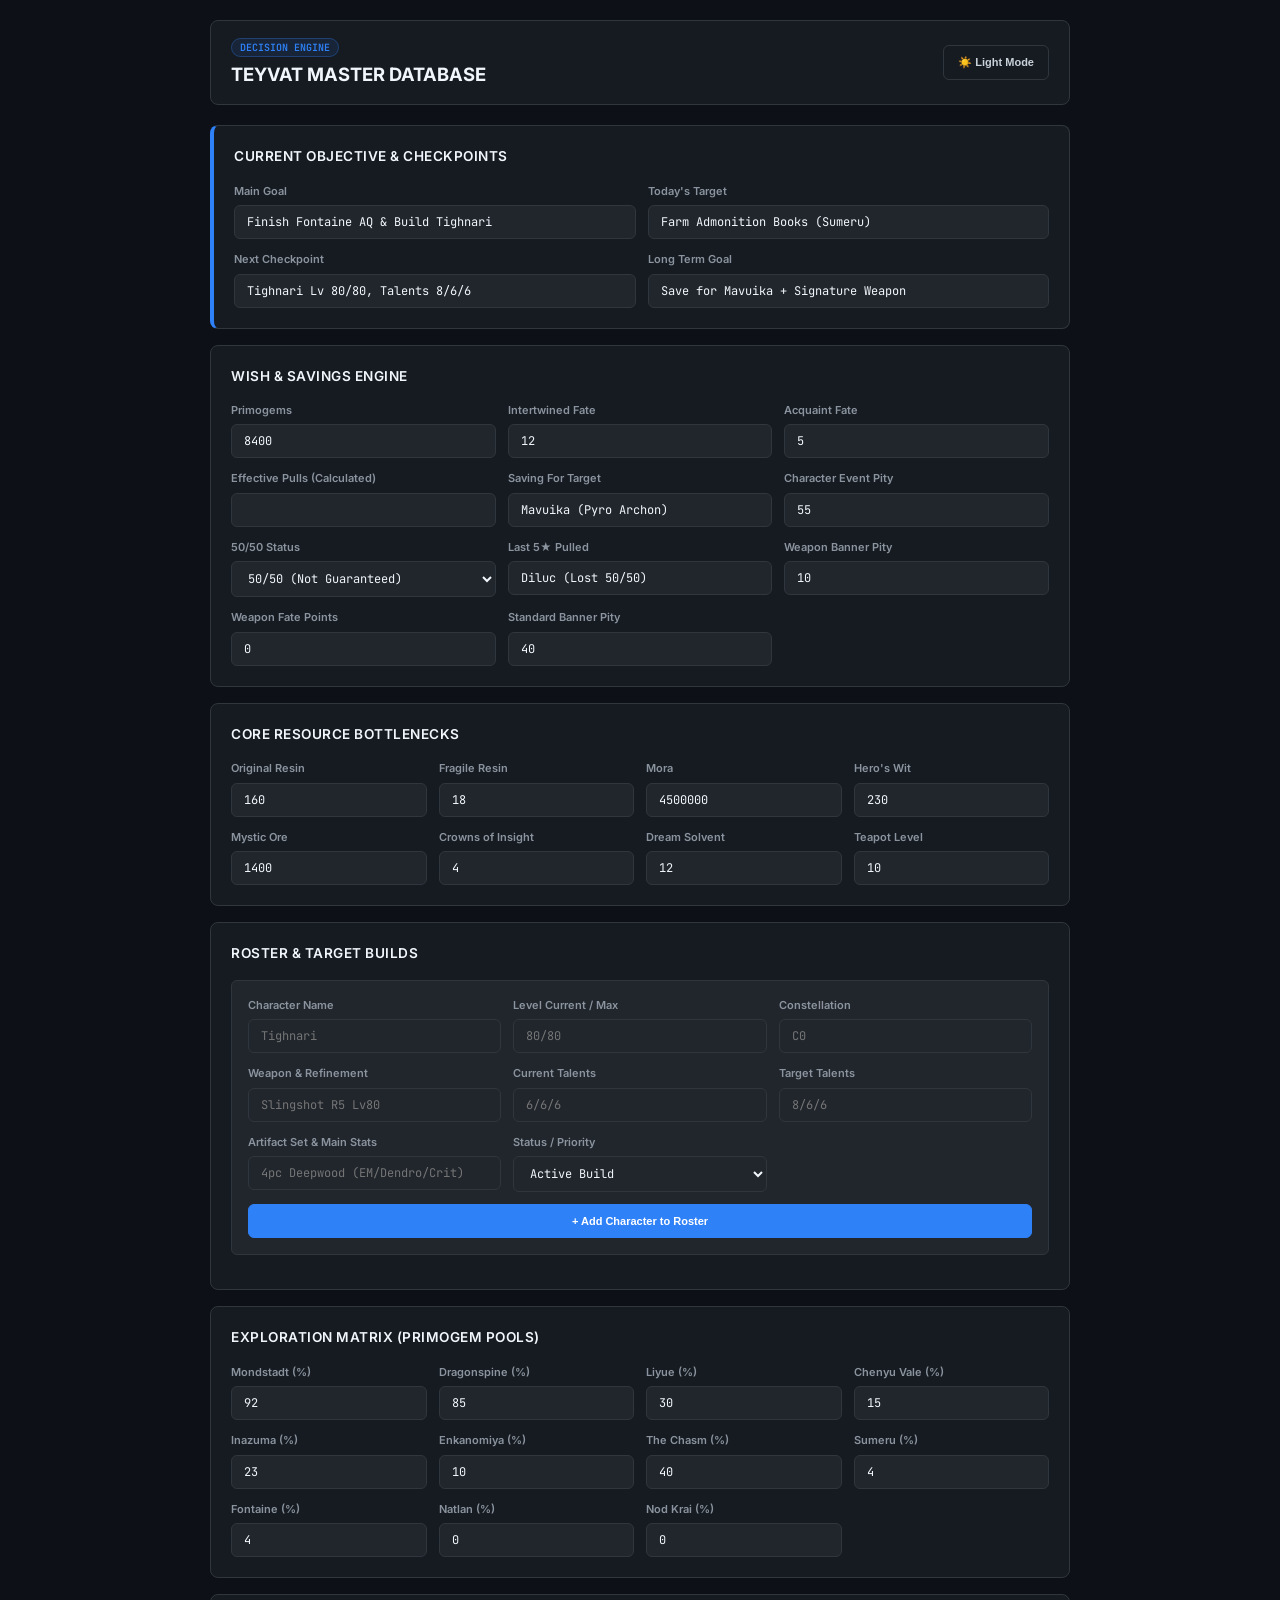
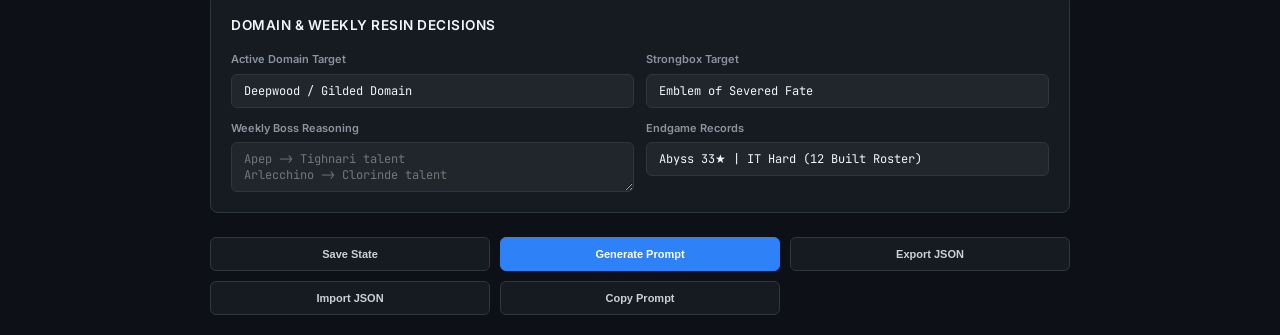
==== commit e62d1baf: "Update index.html" ====
--- a/index.html
+++ b/index.html
@@ -3,118 +3,109 @@
 <head>
     <meta charset="UTF-8">
     <meta name="viewport" content="width=device-width, initial-scale=1.0">
-    <title>Genshin Impact Master Tracker</title>
+    <title>Genshin Impact Decision-Driven Tracker</title>
     <link rel="stylesheet" href="style.css">
 </head>
 <body>
     <div class="tracker-wrapper">
         <header class="header-banner">
             <div class="brand">
-                <span class="badge-tag">TEYVAT SYSTEM</span>
-                <h1>GENSHIN MASTER TRACKER</h1>
+                <span class="badge-tag">DECISION ENGINE</span>
+                <h1>TEYVAT MASTER DATABASE</h1>
             </div>
             <button type="button" id="theme-toggle" onclick="toggleTheme()">☀️ Light Mode</button>
         </header>
 
-        <!-- ACTIVE FOCUS -->
+        <!-- OBJECTIVES & CHECKPOINTS -->
         <section class="panel highlight-panel">
-            <h2>Active Priorities</h2>
+            <h2>Current Objective & Checkpoints</h2>
             <div class="form-grid grid-2col">
-                <label>Current Main Focus <input type="text" id="p-main" value="Farm Emblem Domain & Finish Fontaine Archon Quest"></label>
-                <label>Today's Resin Plan <input type="text" id="p-resin" value="Talent Books: Freedom (Mondstadt)"></label>
-                <label>Weekly Boss Targets <input type="text" id="p-weekly" value="Apep, Arlecchino, Childe"></label>
-                <label>Next Banner Target <input type="text" id="p-target" value="Mavuika (Pyro Archon) + Signature Weapon"></label>
+                <label>Main Goal <input type="text" id="obj-main" value="Finish Fontaine AQ & Build Tighnari"></label>
+                <label>Today's Target <input type="text" id="obj-today" value="Farm Admonition Books (Sumeru)"></label>
+                <label>Next Checkpoint <input type="text" id="obj-checkpoint" value="Tighnari Lv 80/80, Talents 8/6/6"></label>
+                <label>Long Term Goal <input type="text" id="obj-longterm" value="Save for Mavuika + Signature Weapon"></label>
             </div>
         </section>
 
-        <!-- ACCOUNT PROFILE & WORLD PROGRESSION -->
+        <!-- WISH & PITY ENGINE -->
         <section class="panel">
-            <h2>Account Profile & Exploration</h2>
-            <div class="form-grid grid-4col">
-                <label>AR Level <input type="number" id="acc-ar" value="56"></label>
-                <label>World Level <input type="number" id="acc-wl" value="8"></label>
-                <label>Server <input type="text" id="acc-server" value="Asia"></label>
-                <label>Teapot Level <input type="number" id="acc-teapot" value="10"></label>
-            </div>
-            <div class="form-grid grid-2col" style="margin-top: 12px;">
-                <label>Statue Level (Mond/Liyue/Ina/Sumeru/Fontaine/Natlan) <input type="text" id="exp-statues" value="10/10/10/10/10/8"></label>
-                <label>Reputation Levels <input type="text" id="exp-rep" value="Max across all regions"></label>
-                <label>Unfinished Archon / World Quests <textarea id="exp-quests" rows="2" placeholder="List ongoing quests..."></textarea></label>
-                <label>Map Exploration Progress (%) <textarea id="exp-map" rows="2" placeholder="Fontaine: 85%, Natlan: 40%"></textarea></label>
+            <h2>Wish & Savings Engine</h2>
+            <div class="form-grid grid-3col">
+                <label>Primogems <input type="number" id="w-primo" value="8400" oninput="calculatePulls()"></label>
+                <label>Intertwined Fate <input type="number" id="w-if" value="12" oninput="calculatePulls()"></label>
+                <label>Acquaint Fate <input type="number" id="w-af" value="5"></label>
+                <label>Effective Pulls (Calculated) <input type="text" id="w-effective" readonly style="color:var(--accent); font-weight:700;"></label>
+                <label>Saving For Target <input type="text" id="w-target" value="Mavuika (Pyro Archon)"></label>
+                <label>Character Event Pity <input type="number" id="w-pity-char" value="55"></label>
+                <label>50/50 Status <select id="w-status-char"><option value="50/50">50/50 (Not Guaranteed)</option><option value="Guaranteed">Guaranteed</option></select></label>
+                <label>Last 5★ Pulled <input type="text" id="w-last5star" value="Diluc (Lost 50/50)"></label>
+                <label>Weapon Banner Pity <input type="number" id="w-pity-weapon" value="10"></label>
+                <label>Weapon Fate Points <input type="number" id="w-fate-points" value="0" max="1"></label>
+                <label>Standard Banner Pity <input type="number" id="w-pity-standard" value="40"></label>
             </div>
         </section>
 
-        <!-- RESOURCES & INVENTORY -->
+        <!-- RESOURCE INVENTORY -->
         <section class="panel">
-            <h2>Resources & Materials</h2>
-            <div class="form-grid grid-3col">
-                <label>Primogems <input type="number" id="res-primo" value="8400"></label>
-                <label>Intertwined Fates <input type="number" id="res-fates-event" value="12"></label>
-                <label>Acquaint Fates <input type="number" id="res-fates-standard" value="5"></label>
-                <label>Current Resin <input type="number" id="res-resin" value="160"></label>
-                <label>Fragile Resin <input type="number" id="res-fragile" value="18"></label>
-                <label>Transient Resin <input type="number" id="res-transient" value="1"></label>
-                <label>Mora <input type="number" id="res-mora" value="4500000"></label>
-                <label>Hero's Wit <input type="number" id="res-wit" value="230"></label>
-                <label>Crown of Insight <input type="number" id="res-crown" value="4"></label>
-                <label>Crowns Used <input type="number" id="res-crown-used" value="3"></label>
-                <label>Dream Solvent <input type="number" id="res-solvent" value="12"></label>
-                <label>Dust of Azoth <input type="number" id="res-azoth" value="400"></label>
+            <h2>Core Resource Bottlenecks</h2>
+            <div class="form-grid grid-4col">
+                <label>Original Resin <input type="number" id="r-resin" value="160"></label>
+                <label>Fragile Resin <input type="number" id="r-fragile" value="18"></label>
+                <label>Mora <input type="number" id="r-mora" value="4500000"></label>
+                <label>Hero's Wit <input type="number" id="r-wit" value="230"></label>
+                <label>Mystic Ore <input type="number" id="r-ore" value="1400"></label>
+                <label>Crowns of Insight <input type="number" id="r-crowns" value="4"></label>
+                <label>Dream Solvent <input type="number" id="r-solvent" value="12"></label>
+                <label>Teapot Level <input type="number" id="r-teapot" value="10"></label>
             </div>
         </section>
 
-        <!-- PITY & WISH SYSTEM -->
+        <!-- CORE ROSTER & BUILD TARGETS (CRITICAL SECTION) -->
         <section class="panel">
-            <h2>Pity & Wish History</h2>
-            <div class="form-grid grid-2col">
-                <label>Character Event Pity <input type="number" id="pity-char" value="55"></label>
-                <label>Character 50/50 Status <select id="status-char"><option value="50/50">50/50 (Not Guaranteed)</option><option value="Guaranteed">Guaranteed</option></select></label>
-                <label>Weapon Banner Pity <input type="number" id="pity-weapon" value="10"></label>
-                <label>Epitomized Path Fate Points <input type="number" id="fate-points" value="0" max="1"></label>
-                <label>Standard Banner Pity <input type="number" id="pity-standard" value="40"></label>
-                <label>Chronicled Wish Pity <input type="number" id="pity-chronicled" value="0"></label>
+            <h2>Roster & Target Builds</h2>
+            <div class="add-char-block">
+                <div class="form-grid grid-3col">
+                    <label>Character Name <input type="text" id="b-name" placeholder="Tighnari"></label>
+                    <label>Level Current / Max <input type="text" id="b-lvl" placeholder="80/80"></label>
+                    <label>Constellation <input type="text" id="b-const" placeholder="C0"></label>
+                    <label>Weapon & Refinement <input type="text" id="b-weapon" placeholder="Slingshot R5 Lv80"></label>
+                    <label>Current Talents <input type="text" id="b-talents-curr" placeholder="6/6/6"></label>
+                    <label>Target Talents <input type="text" id="b-talents-targ" placeholder="8/6/6"></label>
+                    <label>Artifact Set & Main Stats <input type="text" id="b-art" placeholder="4pc Deepwood (EM/Dendro/Crit)"></label>
+                    <label>Status / Priority <select id="b-status"><option value="Active Build">Active Build</option><option value="Ready">Ready / Done</option><option value="Benched">Benched</option></select></label>
+                </div>
+                <button type="button" class="btn-accent" style="margin-top: 12px; width: 100%;" onclick="addCharacter()">+ Add Character to Roster</button>
+            </div>
+            <div id="roster-list" class="roster-list-container"></div>
+        </section>
+
+        <!-- MAP EXPLORATION MATRIX -->
+        <section class="panel">
+            <h2>Exploration Matrix (Primogem Pools)</h2>
+            <div class="form-grid grid-4col">
+                <label>Mondstadt (%) <input type="number" id="e-mond" value="92"></label>
+                <label>Dragonspine (%) <input type="number" id="e-drag" value="85"></label>
+                <label>Liyue (%) <input type="number" id="e-liyue" value="30"></label>
+                <label>Chenyu Vale (%) <input type="number" id="e-chenyu" value="15"></label>
+                <label>Inazuma (%) <input type="number" id="e-ina" value="23"></label>
+                <label>Enkanomiya (%) <input type="number" id="e-enka" value="10"></label>
+                <label>The Chasm (%) <input type="number" id="e-chasm" value="40"></label>
+                <label>Sumeru (%) <input type="number" id="e-sumeru" value="4"></label>
+                <label>Fontaine (%) <input type="number" id="e-font" value="4"></label>
+                <label>Natlan (%) <input type="number" id="e-natlan" value="0"></label>
+                <label>Nod Krai (%) <input type="number" id="e-nodkrai" value="0"></label>
             </div>
         </section>
 
-        <!-- ARTIFACT FARMING & STRONGBOX -->
+        <!-- DECISION ARTIFACTS & WEEKLY -->
         <section class="panel">
-            <h2>Artifact Management</h2>
+            <h2>Domain & Weekly Resin Decisions</h2>
             <div class="form-grid grid-2col">
-                <label>Active Domain Farming Target <input type="text" id="art-domain" value="Domain of Blessing: Deepwood / Gilded"></label>
-                <label>Strongbox Priority Set <input type="text" id="art-strongbox" value="Emblem of Severed Fate"></label>
-                <label>Fodder / XP Stock Status <select id="art-fodder"><option value="High">High (Abundant Fodder)</option><option value="Medium">Medium</option><option value="Low">Low (Need Artifact EXP)</option></select></label>
-                <label>Main Artifact Sets Needed <input type="text" id="art-needed" value="4pc Obsidian Codex, 4pc Golden Troupe"></label>
+                <label>Active Domain Target <input type="text" id="art-domain" value="Deepwood / Gilded Domain"></label>
+                <label>Strongbox Target <input type="text" id="art-strongbox" value="Emblem of Severed Fate"></label>
+                <label>Weekly Boss Reasoning <textarea id="w-bosses" rows="2" placeholder="Apep -> Tighnari talent&#10;Arlecchino -> Clorinde talent"></textarea></label>
+                <label>Endgame Records <input type="text" id="eg-status" value="Abyss 33★ | IT Hard (12 Built Roster)"></label>
             </div>
-        </section>
-
-        <!-- COMBAT & ENDGAME -->
-        <section class="panel">
-            <h2>Combat & Challenge Content</h2>
-            <div class="form-grid grid-2col">
-                <label>Spiral Abyss Record <input type="text" id="abyss-stars" value="Floor 12 (33/36 Stars)"></label>
-                <label>Abyss Team 1 <input type="text" id="abyss-t1" value="Raiden, Yelan, Xiangling, Bennett"></label>
-                <label>Abyss Team 2 <input type="text" id="abyss-t2" value="Alhaitham, Nahida, Kuki Shinobu, Xingqiu"></label>
-                <label>Imaginarium Theater Level <select id="it-diff"><option value="Hard">Hard Mode</option><option value="Visionary">Visionary Mode</option><option value="Normal">Normal Mode</option></select></label>
-                <label>Imaginarium Stars <input type="text" id="it-stars" value="8 Fantasia Flowers"></label>
-                <label>Ready Roster Count (Lv80+) <input type="number" id="it-ready-count" value="18"></label>
-            </div>
-        </section>
-
-        <!-- CHARACTER ROSTER & BUILD TARGETS -->
-        <section class="panel">
-            <h2>Roster & Build Tracker</h2>
-            <div class="add-char-block">
-                <div class="form-grid grid-3col">
-                    <label>Character Name <input type="text" id="b-name" placeholder="Raiden Shogun"></label>
-                    <label>Level / Constellation <input type="text" id="b-const" value="Lv 90 / C0"></label>
-                    <label>Weapon <input type="text" id="b-weapon" value="Engulfing Lightning R1"></label>
-                    <label>Artifact Set <input type="text" id="b-artifact" value="4pc Emblem of Severed Fate"></label>
-                    <label>Stats (CR / CD / ER / EM) <input type="text" id="b-stats" value="65% / 140% / 270% / 50"></label>
-                    <label>Talent Levels <input type="text" id="b-talents" value="6 / 9 / 10"></label>
-                </div>
-                <button type="button" class="btn-accent" style="margin-top: 12px; width: 100%;" onclick="addBuildDetail()">+ Add Character Build</button>
-            </div>
-            <div id="build-list" class="roster-list-container"></div>
         </section>
 
         <!-- OUTPUT AREA -->
@@ -128,7 +119,6 @@
             <div class="btn-group">
                 <button type="button" onclick="logSession()">Save State</button>
                 <button type="button" class="btn-accent" onclick="generateReport()">Generate Prompt</button>
-                <button type="button" onclick="compareSessions()">Compare Progress</button>
                 <button type="button" onclick="exportJSON()">Export JSON</button>
                 <button type="button" onclick="document.getElementById('importFile').click()">Import JSON</button>
                 <button type="button" onclick="copyReport()">Copy Prompt</button>
--- a/style.css
+++ b/style.css
@@ -1,51 +1,53 @@
-@import url('https://fonts.googleapis.com/css2?family=Plus+Jakarta+Sans:wght@500;700;800&family=JetBrains+Mono:wght@600;700&display=swap');
-
+@import url('https://fonts.googleapis.com/css2?family=Inter:wght@400;500;600;700&family=JetBrains+Mono:wght@500;600&display=swap');
+
+/* --- MINIMALIST SAAS THEME (DARK SLATE) --- */
 [data-theme="dark"] {
-    --bg-color: #0b0e14;
-    --panel-bg: rgba(22, 28, 38, 0.75);
-    --panel-border: rgba(255, 255, 255, 0.08);
-    --card-bg: rgba(15, 20, 28, 0.6);
-    --text-main: #f0f4f8;
-    --text-muted: #8a99ad;
-    --accent: #38ef7d;        /* Dendro/Anemo Green Cyber Accent */
-    --accent-hover: #2cd46d;
-    --highlight: #ff4757;     /* Pyro Red */
-    --secondary: #00d2ff;     /* Hydro Blue */
-    --glow-color: rgba(56, 239, 125, 0.15);
+    --bg-color: #0d1117;
+    --panel-bg: #161b22;
+    --card-bg: #21262d;
+    --panel-border: #30363d;
+    --text-main: #c9d1d9;
+    --text-muted: #8b949e;
+    --text-bold: #f0f6fc;
+    --accent: #2f81f7;         /* Clean Slate Blue */
+    --accent-hover: #388bfd;
+    --highlight: #f85149;
+    --secondary: #3fb950;      /* Success Green */
 }
 
 [data-theme="light"] {
-    --bg-color: #f0f4f8;
-    --panel-bg: rgba(255, 255, 255, 0.85);
-    --panel-border: rgba(0, 0, 0, 0.08);
-    --card-bg: rgba(240, 244, 248, 0.7);
-    --text-main: #1a202c;
-    --text-muted: #64748b;
-    --accent: #10b981;
-    --accent-hover: #059669;
-    --highlight: #ef4444;
-    --secondary: #0284c7;
-    --glow-color: rgba(16, 185, 129, 0.12);
-}
-
-* { box-sizing: border-box; }
+    --bg-color: #f6f8fa;
+    --panel-bg: #ffffff;
+    --card-bg: #f3f4f6;
+    --panel-border: #d0d7de;
+    --text-main: #24292f;
+    --text-muted: #57606a;
+    --text-bold: #000000;
+    --accent: #0969da;
+    --accent-hover: #0860ca;
+    --highlight: #cf222e;
+    --secondary: #1a7f37;
+}
+
+* {
+    box-sizing: border-box;
+    margin: 0;
+    padding: 0;
+}
 
 body {
-    margin: 0;
-    font-family: 'Plus Jakarta Sans', sans-serif;
+    font-family: 'Inter', -apple-system, sans-serif;
     background-color: var(--bg-color);
-    background-image: 
-        radial-gradient(at 0% 0%, rgba(0, 210, 255, 0.08) 0px, transparent 50%),
-        radial-gradient(at 100% 100%, rgba(255, 71, 87, 0.05) 0px, transparent 50%);
-    background-attachment: fixed;
     color: var(--text-main);
     font-size: 13px;
-    padding: 28px 16px;
+    line-height: 1.5;
+    padding: 20px 12px;
 }
 
 .tracker-wrapper {
-    max-width: 820px;
+    max-width: 860px;
     margin: 0 auto;
+    width: 100%;
 }
 
 /* --- HEADER --- */
@@ -54,104 +56,114 @@
     justify-content: space-between;
     align-items: center;
     background: var(--panel-bg);
-    backdrop-filter: blur(12px);
     border: 1px solid var(--panel-border);
     padding: 16px 20px;
-    border-radius: 12px;
-    margin-bottom: 24px;
-    box-shadow: 0 8px 32px 0 rgba(0, 0, 0, 0.2);
+    border-radius: 8px;
+    margin-bottom: 20px;
 }
 
 .badge-tag {
     font-family: 'JetBrains Mono', monospace;
     font-size: 10px;
+    font-weight: 600;
     color: var(--accent);
-    background: rgba(56, 239, 125, 0.1);
-    padding: 2px 6px;
-    border-radius: 4px;
-    border: 1px solid var(--accent);
-    letter-spacing: 1px;
+    background: rgba(47, 129, 247, 0.1);
+    padding: 2px 8px;
+    border-radius: 12px;
+    border: 1px solid rgba(47, 129, 247, 0.3);
 }
 
 h1 {
-    font-family: 'JetBrains Mono', monospace;
-    font-size: 1.2rem;
+    font-size: 1.15rem;
     font-weight: 700;
-    margin: 4px 0 0 0;
-    letter-spacing: -0.5px;
+    color: var(--text-bold);
+    margin-top: 4px;
 }
 
 /* --- PANELS & CARDS --- */
 .panel {
     background: var(--panel-bg);
-    backdrop-filter: blur(12px);
-    border: 1px solid var(--panel-border);
-    border-radius: 12px;
+    border: 1px solid var(--panel-border);
+    border-radius: 8px;
     padding: 20px;
-    margin-bottom: 20px;
-    box-shadow: 0 4px 24px 0 rgba(0, 0, 0, 0.15);
+    margin-bottom: 16px;
+    width: 100%;
 }
 
 .highlight-panel {
-    border: 1px solid var(--accent);
-    box-shadow: 0 0 20px var(--glow-color);
+    border-left: 4px solid var(--accent);
 }
 
 h2 {
-    font-family: 'JetBrains Mono', monospace;
     font-size: 0.85rem;
-    font-weight: 700;
-    color: var(--accent);
-    margin: 0 0 16px 0;
+    font-weight: 600;
+    color: var(--text-bold);
+    margin-bottom: 16px;
     text-transform: uppercase;
-    letter-spacing: 1px;
+    letter-spacing: 0.5px;
     display: flex;
     align-items: center;
     gap: 8px;
 }
 
-h2::before {
-    content: '//';
-    color: var(--text-muted);
-}
-
-/* --- GRIDS & FORM ELEMENTS --- */
-.grid-2col { display: grid; grid-template-columns: 1fr 1fr; gap: 12px; }
-.grid-3col { display: grid; grid-template-columns: repeat(3, 1fr); gap: 12px; }
-.grid-4col { display: grid; grid-template-columns: repeat(4, 1fr); gap: 10px; }
+/* --- RESPONSIVE GRID SYSTEM --- */
+.form-grid {
+    display: grid;
+    gap: 12px;
+    width: 100%;
+}
+
+.grid-1col { grid-template-columns: 1fr; }
+.grid-2col { grid-template-columns: repeat(2, 1fr); }
+.grid-3col { grid-template-columns: repeat(3, 1fr); }
+.grid-4col { grid-template-columns: repeat(4, 1fr); }
+
+/* MOBILE RESPONSIVE OVERRIDE */
+@media (max-width: 680px) {
+    .grid-2col, .grid-3col, .grid-4col {
+        grid-template-columns: 1fr !important;
+    }
+    .header-banner {
+        flex-direction: column;
+        align-items: flex-start;
+        gap: 12px;
+    }
+    body {
+        padding: 12px 8px;
+    }
+}
 
 label {
     display: flex;
     flex-direction: column;
     color: var(--text-muted);
     font-size: 11px;
-    font-weight: 700;
+    font-weight: 600;
     gap: 6px;
-    text-transform: uppercase;
+    width: 100%;
 }
 
 input[type="text"], input[type="number"], select, textarea {
-    background: var(--card-bg);
-    border: 1px solid var(--panel-border);
-    color: var(--text-main);
-    padding: 10px 12px;
+    width: 100%;
+    background: var(--card-bg);
+    border: 1px solid var(--panel-border);
+    color: var(--text-bold);
+    padding: 8px 12px;
     border-radius: 6px;
     font-size: 12px;
-    font-weight: 600;
     font-family: 'JetBrains Mono', monospace;
-    transition: all 0.2s;
+    transition: border-color 0.15s ease-in-out;
 }
 
 input:focus, select:focus, textarea:focus {
     outline: none;
     border-color: var(--accent);
-    box-shadow: 0 0 10px var(--glow-color);
 }
 
 .add-char-block {
     background: var(--card-bg);
-    padding: 14px;
-    border-radius: 8px;
+    padding: 16px;
+    border-radius: 6px;
     border: 1px solid var(--panel-border);
     margin-bottom: 14px;
 }
@@ -176,44 +188,47 @@
 }
 
 /* --- BUTTONS & FOOTER --- */
-.action-footer { margin-top: 28px; }
+.action-footer {
+    margin-top: 24px;
+}
 
 .btn-group {
     display: grid;
     grid-template-columns: repeat(3, 1fr);
-    gap: 12px;
+    gap: 10px;
+}
+
+@media (max-width: 500px) {
+    .btn-group {
+        grid-template-columns: repeat(2, 1fr);
+    }
 }
 
 button {
     background: var(--panel-bg);
     border: 1px solid var(--panel-border);
     color: var(--text-main);
-    padding: 12px 16px;
-    font-size: 11px;
-    font-weight: 700;
-    font-family: 'JetBrains Mono', monospace;
-    text-transform: uppercase;
+    padding: 10px 14px;
+    font-size: 11px;
+    font-weight: 600;
     border-radius: 6px;
     cursor: pointer;
-    transition: all 0.2s;
+    transition: background-color 0.15s, border-color 0.15s;
 }
 
 button:hover {
-    border-color: var(--accent);
-    color: var(--accent);
-    box-shadow: 0 0 12px var(--glow-color);
+    border-color: var(--text-muted);
+    color: var(--text-bold);
 }
 
 button.btn-accent {
     background: var(--accent);
-    color: #000000;
-    border: none;
+    color: #ffffff;
+    border: 1px solid var(--accent);
 }
 
 button.btn-accent:hover {
     background: var(--accent-hover);
-    color: #000000;
-    box-shadow: 0 0 16px var(--glow-color);
 }
 
 #theme-toggle {
@@ -226,10 +241,10 @@
     height: 380px;
     background: var(--card-bg);
     border: 1px solid var(--panel-border);
-    color: var(--accent);
+    color: var(--text-main);
     font-family: 'JetBrains Mono', monospace;
     font-size: 11px;
-    padding: 14px;
+    padding: 12px;
     border-radius: 6px;
     white-space: pre;
     resize: vertical;
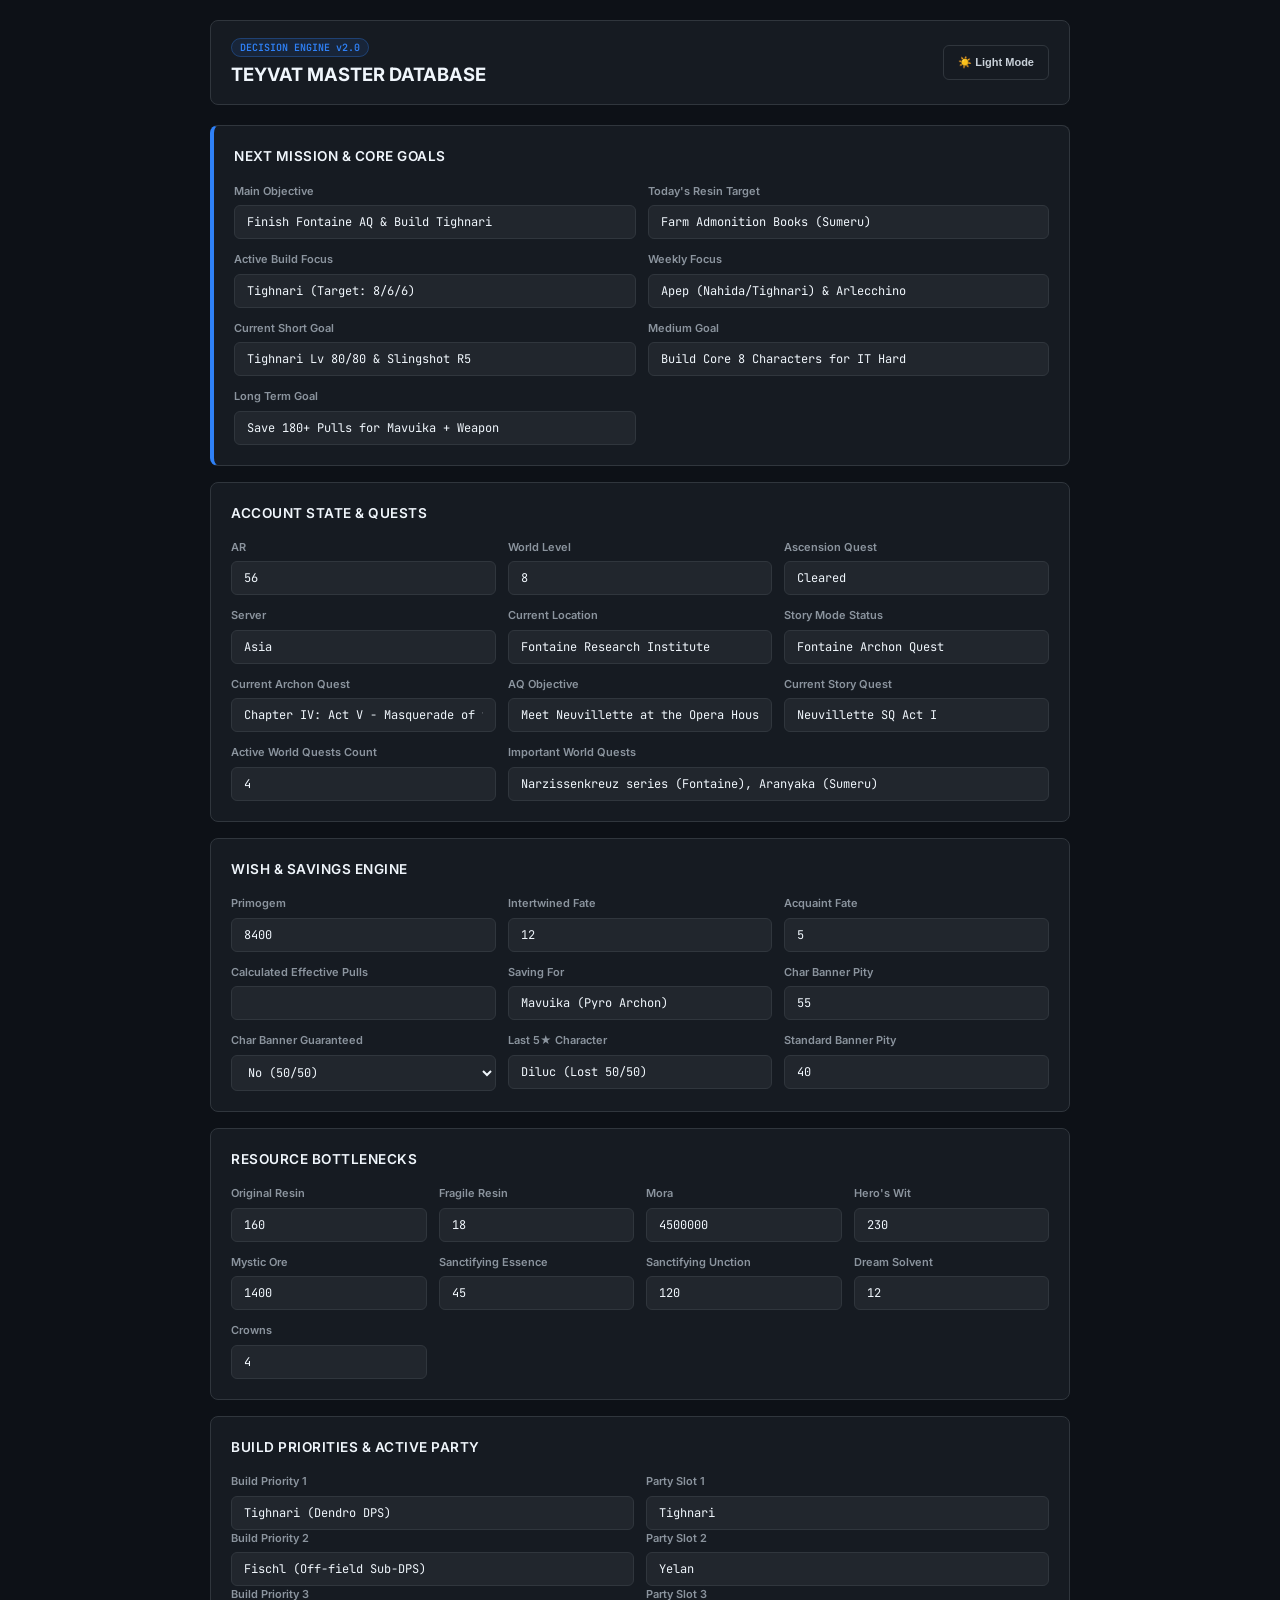
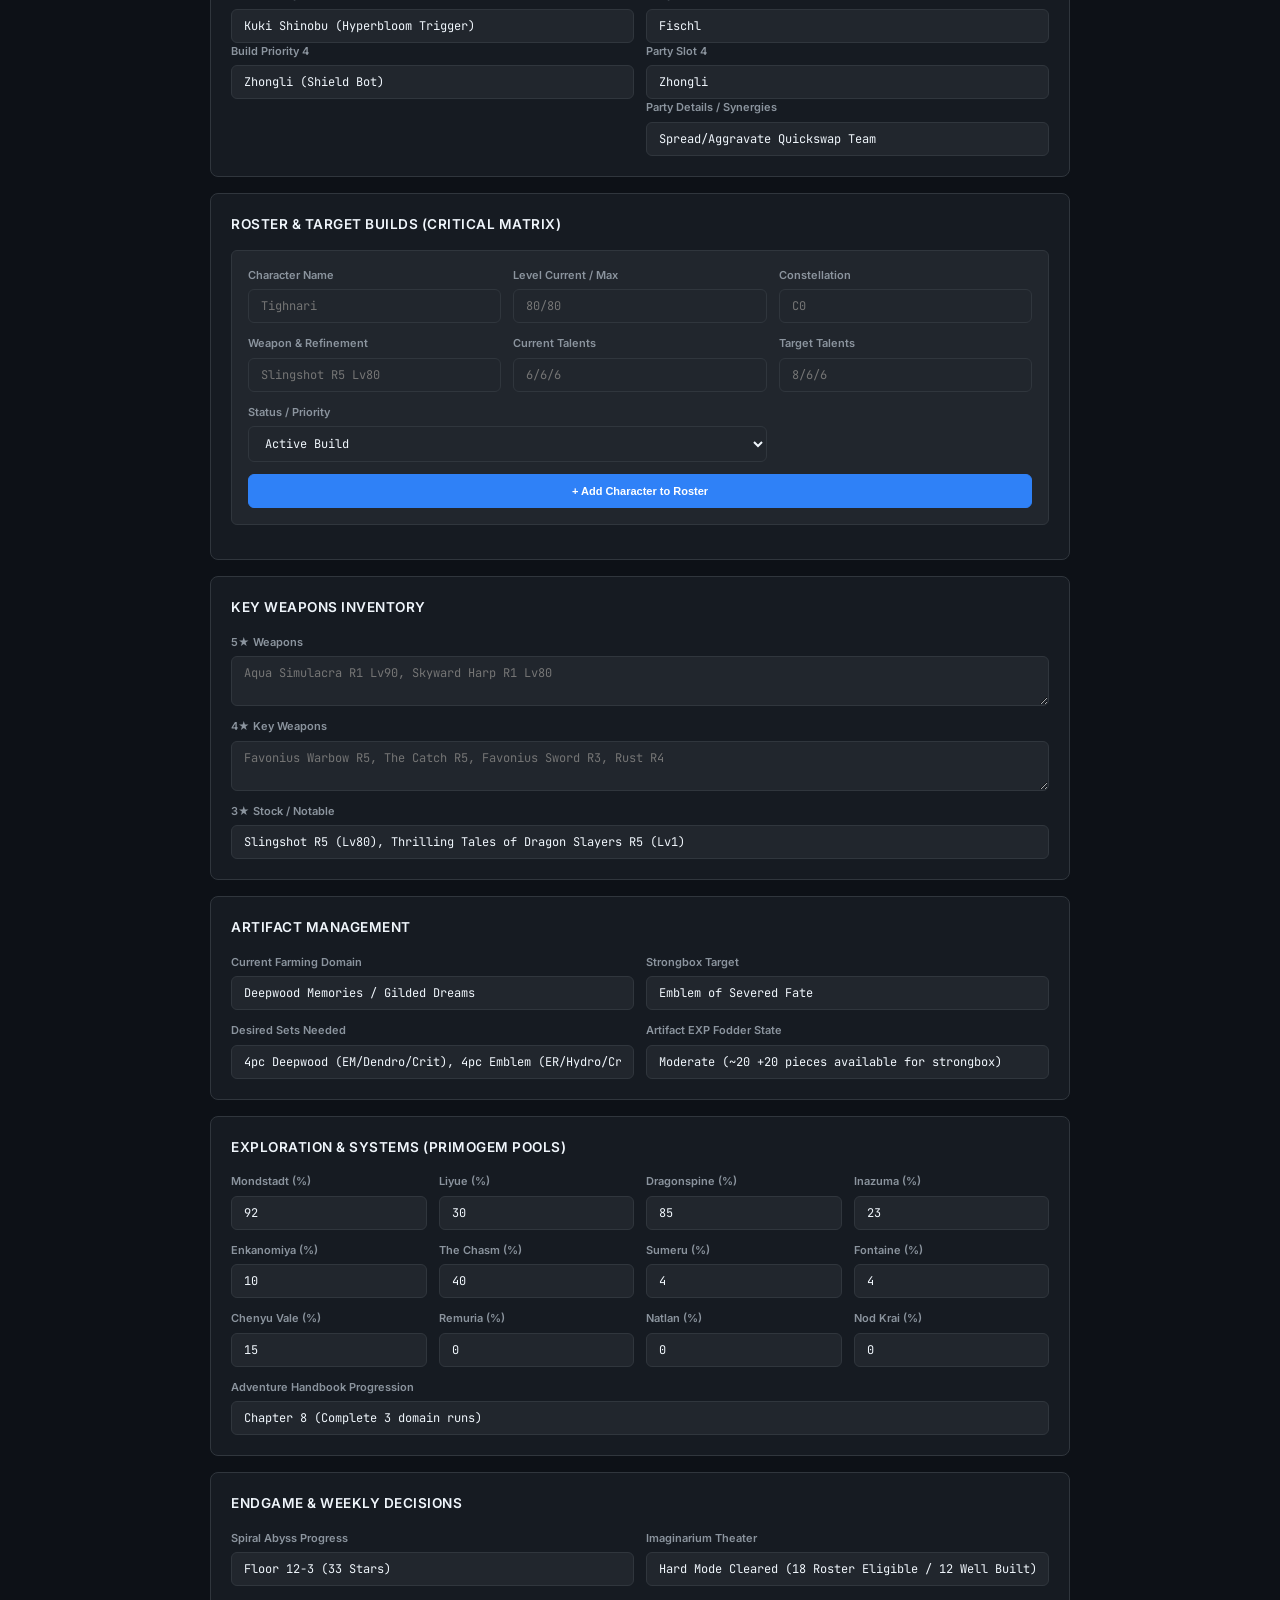
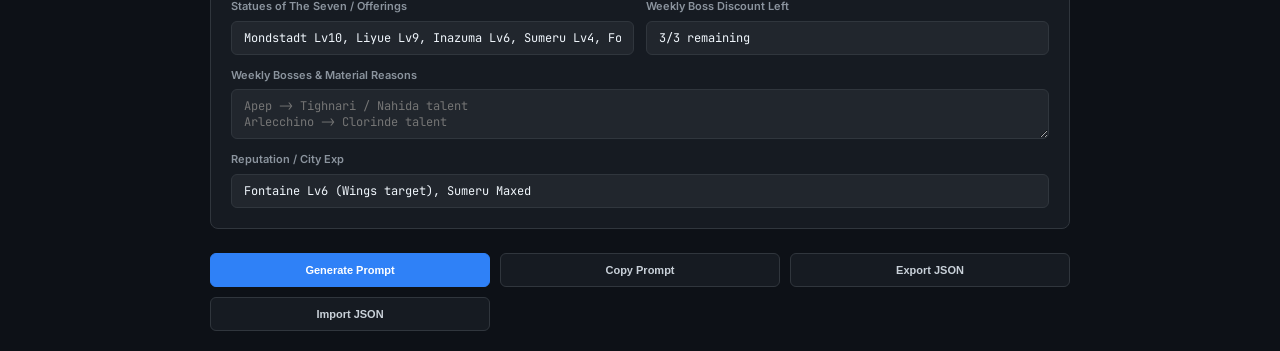
==== commit 00af4606: "Update index.html" ====
--- a/index.html
+++ b/index.html
@@ -3,66 +3,106 @@
 <head>
     <meta charset="UTF-8">
     <meta name="viewport" content="width=device-width, initial-scale=1.0">
-    <title>Genshin Impact Decision-Driven Tracker</title>
+    <title>Genshin Impact Decision Engine & Tracker</title>
     <link rel="stylesheet" href="style.css">
 </head>
 <body>
     <div class="tracker-wrapper">
         <header class="header-banner">
             <div class="brand">
-                <span class="badge-tag">DECISION ENGINE</span>
+                <span class="badge-tag">DECISION ENGINE v2.0</span>
                 <h1>TEYVAT MASTER DATABASE</h1>
             </div>
             <button type="button" id="theme-toggle" onclick="toggleTheme()">☀️ Light Mode</button>
         </header>
 
-        <!-- OBJECTIVES & CHECKPOINTS -->
+        <!-- NEXT MISSION & GOALS -->
         <section class="panel highlight-panel">
-            <h2>Current Objective & Checkpoints</h2>
+            <h2>Next Mission & Core Goals</h2>
             <div class="form-grid grid-2col">
-                <label>Main Goal <input type="text" id="obj-main" value="Finish Fontaine AQ & Build Tighnari"></label>
-                <label>Today's Target <input type="text" id="obj-today" value="Farm Admonition Books (Sumeru)"></label>
-                <label>Next Checkpoint <input type="text" id="obj-checkpoint" value="Tighnari Lv 80/80, Talents 8/6/6"></label>
-                <label>Long Term Goal <input type="text" id="obj-longterm" value="Save for Mavuika + Signature Weapon"></label>
+                <label>Main Objective <input type="text" id="m-main" value="Finish Fontaine AQ & Build Tighnari"></label>
+                <label>Today's Resin Target <input type="text" id="m-today" value="Farm Admonition Books (Sumeru)"></label>
+                <label>Active Build Focus <input type="text" id="m-build" value="Tighnari (Target: 8/6/6)"></label>
+                <label>Weekly Focus <input type="text" id="m-weekly" value="Apep (Nahida/Tighnari) & Arlecchino"></label>
+                <label>Current Short Goal <input type="text" id="g-current" value="Tighnari Lv 80/80 & Slingshot R5"></label>
+                <label>Medium Goal <input type="text" id="g-medium" value="Build Core 8 Characters for IT Hard"></label>
+                <label>Long Term Goal <input type="text" id="g-long" value="Save 180+ Pulls for Mavuika + Weapon"></label>
             </div>
         </section>
 
-        <!-- WISH & PITY ENGINE -->
+        <!-- ACCOUNT SYSTEM -->
+        <section class="panel">
+            <h2>Account State & Quests</h2>
+            <div class="form-grid grid-3col">
+                <label>AR <input type="number" id="acc-ar" value="56"></label>
+                <label>World Level <input type="number" id="acc-wl" value="8"></label>
+                <label>Ascension Quest <input type="text" id="acc-asc" value="Cleared"></label>
+                <label>Server <input type="text" id="acc-server" value="Asia"></label>
+                <label>Current Location <input type="text" id="acc-loc" value="Fontaine Research Institute"></label>
+                <label>Story Mode Status <input type="text" id="acc-mode" value="Fontaine Archon Quest"></label>
+                <label>Current Archon Quest <input type="text" id="acc-aq" value="Chapter IV: Act V - Masquerade of the Guilty"></label>
+                <label>AQ Objective <input type="text" id="acc-aq-obj" value="Meet Neuvillette at the Opera House"></label>
+                <label>Current Story Quest <input type="text" id="acc-sq" value="Neuvillette SQ Act I"></label>
+                <label>Active World Quests Count <input type="number" id="acc-wq-count" value="4"></label>
+                <label style="grid-column: span 2;">Important World Quests <input type="text" id="acc-wq-imp" value="Narzissenkreuz series (Fontaine), Aranyaka (Sumeru)"></label>
+            </div>
+        </section>
+
+        <!-- WISH & SAVINGS ENGINE -->
         <section class="panel">
             <h2>Wish & Savings Engine</h2>
             <div class="form-grid grid-3col">
-                <label>Primogems <input type="number" id="w-primo" value="8400" oninput="calculatePulls()"></label>
+                <label>Primogem <input type="number" id="w-primo" value="8400" oninput="calculatePulls()"></label>
                 <label>Intertwined Fate <input type="number" id="w-if" value="12" oninput="calculatePulls()"></label>
                 <label>Acquaint Fate <input type="number" id="w-af" value="5"></label>
-                <label>Effective Pulls (Calculated) <input type="text" id="w-effective" readonly style="color:var(--accent); font-weight:700;"></label>
-                <label>Saving For Target <input type="text" id="w-target" value="Mavuika (Pyro Archon)"></label>
-                <label>Character Event Pity <input type="number" id="w-pity-char" value="55"></label>
-                <label>50/50 Status <select id="w-status-char"><option value="50/50">50/50 (Not Guaranteed)</option><option value="Guaranteed">Guaranteed</option></select></label>
-                <label>Last 5★ Pulled <input type="text" id="w-last5star" value="Diluc (Lost 50/50)"></label>
-                <label>Weapon Banner Pity <input type="number" id="w-pity-weapon" value="10"></label>
-                <label>Weapon Fate Points <input type="number" id="w-fate-points" value="0" max="1"></label>
-                <label>Standard Banner Pity <input type="number" id="w-pity-standard" value="40"></label>
+                <label>Calculated Effective Pulls <input type="text" id="w-effective" readonly style="color:var(--accent); font-weight:700;"></label>
+                <label>Saving For <input type="text" id="w-saving" value="Mavuika (Pyro Archon)"></label>
+                <label>Char Banner Pity <input type="number" id="w-pity-char" value="55"></label>
+                <label>Char Banner Guaranteed <select id="w-guar-char"><option value="No (50/50)">No (50/50)</option><option value="Yes (Guaranteed)">Yes (Guaranteed)</option></select></label>
+                <label>Last 5★ Character <input type="text" id="w-last5star" value="Diluc (Lost 50/50)"></label>
+                <label>Standard Banner Pity <input type="number" id="w-pity-std" value="40"></label>
             </div>
         </section>
 
-        <!-- RESOURCE INVENTORY -->
+        <!-- RESOURCE BOTTLENECK -->
         <section class="panel">
-            <h2>Core Resource Bottlenecks</h2>
+            <h2>Resource Bottlenecks</h2>
             <div class="form-grid grid-4col">
                 <label>Original Resin <input type="number" id="r-resin" value="160"></label>
                 <label>Fragile Resin <input type="number" id="r-fragile" value="18"></label>
                 <label>Mora <input type="number" id="r-mora" value="4500000"></label>
                 <label>Hero's Wit <input type="number" id="r-wit" value="230"></label>
                 <label>Mystic Ore <input type="number" id="r-ore" value="1400"></label>
-                <label>Crowns of Insight <input type="number" id="r-crowns" value="4"></label>
+                <label>Sanctifying Essence <input type="number" id="r-se" value="45"></label>
+                <label>Sanctifying Unction <input type="number" id="r-su" value="120"></label>
                 <label>Dream Solvent <input type="number" id="r-solvent" value="12"></label>
-                <label>Teapot Level <input type="number" id="r-teapot" value="10"></label>
+                <label>Crowns <input type="number" id="r-crowns" value="4"></label>
             </div>
         </section>
 
-        <!-- CORE ROSTER & BUILD TARGETS (CRITICAL SECTION) -->
+        <!-- CHARACTER PRIORITY & CURRENT PARTY -->
         <section class="panel">
-            <h2>Roster & Target Builds</h2>
+            <h2>Build Priorities & Active Party</h2>
+            <div class="form-grid grid-2col">
+                <div>
+                    <label>Build Priority 1 <input type="text" id="bp-1" value="Tighnari (Dendro DPS)"></label>
+                    <label>Build Priority 2 <input type="text" id="bp-2" value="Fischl (Off-field Sub-DPS)"></label>
+                    <label>Build Priority 3 <input type="text" id="bp-3" value="Kuki Shinobu (Hyperbloom Trigger)"></label>
+                    <label>Build Priority 4 <input type="text" id="bp-4" value="Zhongli (Shield Bot)"></label>
+                </div>
+                <div>
+                    <label>Party Slot 1 <input type="text" id="pt-1" value="Tighnari"></label>
+                    <label>Party Slot 2 <input type="text" id="pt-2" value="Yelan"></label>
+                    <label>Party Slot 3 <input type="text" id="pt-3" value="Fischl"></label>
+                    <label>Party Slot 4 <input type="text" id="pt-4" value="Zhongli"></label>
+                    <label>Party Details / Synergies <input type="text" id="pt-details" value="Spread/Aggravate Quickswap Team"></label>
+                </div>
+            </div>
+        </section>
+
+        <!-- CORE ROSTER & BUILD TARGETS -->
+        <section class="panel">
+            <h2>Roster & Target Builds (Critical Matrix)</h2>
             <div class="add-char-block">
                 <div class="form-grid grid-3col">
                     <label>Character Name <input type="text" id="b-name" placeholder="Tighnari"></label>
@@ -71,57 +111,80 @@
                     <label>Weapon & Refinement <input type="text" id="b-weapon" placeholder="Slingshot R5 Lv80"></label>
                     <label>Current Talents <input type="text" id="b-talents-curr" placeholder="6/6/6"></label>
                     <label>Target Talents <input type="text" id="b-talents-targ" placeholder="8/6/6"></label>
-                    <label>Artifact Set & Main Stats <input type="text" id="b-art" placeholder="4pc Deepwood (EM/Dendro/Crit)"></label>
-                    <label>Status / Priority <select id="b-status"><option value="Active Build">Active Build</option><option value="Ready">Ready / Done</option><option value="Benched">Benched</option></select></label>
+                    <label style="grid-column: span 2;">Status / Priority <select id="b-status"><option value="Active Build">Active Build</option><option value="Ready">Ready / Built</option><option value="Benched">Benched</option></select></label>
                 </div>
                 <button type="button" class="btn-accent" style="margin-top: 12px; width: 100%;" onclick="addCharacter()">+ Add Character to Roster</button>
             </div>
             <div id="roster-list" class="roster-list-container"></div>
         </section>
 
+        <!-- WEAPONS INVENTORY -->
+        <section class="panel">
+            <h2>Key Weapons Inventory</h2>
+            <div class="form-grid grid-1col">
+                <label>5★ Weapons <textarea id="wep-5star" rows="2" placeholder="Aqua Simulacra R1 Lv90, Skyward Harp R1 Lv80"></textarea></label>
+                <label>4★ Key Weapons <textarea id="wep-4star" rows="2" placeholder="Favonius Warbow R5, The Catch R5, Favonius Sword R3, Rust R4"></textarea></label>
+                <label>3★ Stock / Notable <input type="text" id="wep-3star" value="Slingshot R5 (Lv80), Thrilling Tales of Dragon Slayers R5 (Lv1)"></label>
+            </div>
+        </section>
+
+        <!-- ARTIFACT STRATEGY -->
+        <section class="panel">
+            <h2>Artifact Management</h2>
+            <div class="form-grid grid-2col">
+                <label>Current Farming Domain <input type="text" id="art-domain" value="Deepwood Memories / Gilded Dreams"></label>
+                <label>Strongbox Target <input type="text" id="art-strongbox" value="Emblem of Severed Fate"></label>
+                <label>Desired Sets Needed <input type="text" id="art-desired" value="4pc Deepwood (EM/Dendro/Crit), 4pc Emblem (ER/Hydro/Crit)"></label>
+                <label>Artifact EXP Fodder State <input type="text" id="art-fodder" value="Moderate (~20 +20 pieces available for strongbox)"></label>
+            </div>
+        </section>
+
         <!-- MAP EXPLORATION MATRIX -->
         <section class="panel">
-            <h2>Exploration Matrix (Primogem Pools)</h2>
+            <h2>Exploration & Systems (Primogem Pools)</h2>
             <div class="form-grid grid-4col">
                 <label>Mondstadt (%) <input type="number" id="e-mond" value="92"></label>
+                <label>Liyue (%) <input type="number" id="e-liyue" value="30"></label>
                 <label>Dragonspine (%) <input type="number" id="e-drag" value="85"></label>
-                <label>Liyue (%) <input type="number" id="e-liyue" value="30"></label>
-                <label>Chenyu Vale (%) <input type="number" id="e-chenyu" value="15"></label>
                 <label>Inazuma (%) <input type="number" id="e-ina" value="23"></label>
                 <label>Enkanomiya (%) <input type="number" id="e-enka" value="10"></label>
                 <label>The Chasm (%) <input type="number" id="e-chasm" value="40"></label>
                 <label>Sumeru (%) <input type="number" id="e-sumeru" value="4"></label>
                 <label>Fontaine (%) <input type="number" id="e-font" value="4"></label>
+                <label>Chenyu Vale (%) <input type="number" id="e-chenyu" value="15"></label>
+                <label>Remuria (%) <input type="number" id="e-remuria" value="0"></label>
                 <label>Natlan (%) <input type="number" id="e-natlan" value="0"></label>
                 <label>Nod Krai (%) <input type="number" id="e-nodkrai" value="0"></label>
+                <label style="grid-column: span 4;">Adventure Handbook Progression <input type="text" id="e-handbook" value="Chapter 8 (Complete 3 domain runs)"></label>
             </div>
         </section>
 
-        <!-- DECISION ARTIFACTS & WEEKLY -->
+        <!-- PROGRESSION, ENDGAME & WEEKLY -->
         <section class="panel">
-            <h2>Domain & Weekly Resin Decisions</h2>
+            <h2>Endgame & Weekly Decisions</h2>
             <div class="form-grid grid-2col">
-                <label>Active Domain Target <input type="text" id="art-domain" value="Deepwood / Gilded Domain"></label>
-                <label>Strongbox Target <input type="text" id="art-strongbox" value="Emblem of Severed Fate"></label>
-                <label>Weekly Boss Reasoning <textarea id="w-bosses" rows="2" placeholder="Apep -> Tighnari talent&#10;Arlecchino -> Clorinde talent"></textarea></label>
-                <label>Endgame Records <input type="text" id="eg-status" value="Abyss 33★ | IT Hard (12 Built Roster)"></label>
+                <label>Spiral Abyss Progress <input type="text" id="end-abyss" value="Floor 12-3 (33 Stars)"></label>
+                <label>Imaginarium Theater <input type="text" id="end-it" value="Hard Mode Cleared (18 Roster Eligible / 12 Well Built)"></label>
+                <label>Statues of The Seven / Offerings <input type="text" id="end-statue" value="Mondstadt Lv10, Liyue Lv9, Inazuma Lv6, Sumeru Lv4, Fontaine Lv3"></label>
+                <label>Weekly Boss Discount Left <input type="text" id="w-disc" value="3/3 remaining"></label>
+                <label style="grid-column: span 2;">Weekly Bosses & Material Reasons <textarea id="w-bosses" rows="2" placeholder="Apep -> Tighnari / Nahida talent&#10;Arlecchino -> Clorinde talent"></textarea></label>
+                <label style="grid-column: span 2;">Reputation / City Exp <input type="text" id="w-rep" value="Fontaine Lv6 (Wings target), Sumeru Maxed"></label>
             </div>
         </section>
 
-        <!-- OUTPUT AREA -->
+        <!-- OUTPUT GENERATOR -->
         <section class="panel" id="output-section" style="display:none;">
             <h2>Generated Master Prompt</h2>
             <textarea id="text-output" readonly></textarea>
         </section>
 
-        <!-- BUTTONS -->
+        <!-- ACTION FOOTER -->
         <footer class="action-footer">
             <div class="btn-group">
-                <button type="button" onclick="logSession()">Save State</button>
                 <button type="button" class="btn-accent" onclick="generateReport()">Generate Prompt</button>
+                <button type="button" onclick="copyReport()">Copy Prompt</button>
                 <button type="button" onclick="exportJSON()">Export JSON</button>
                 <button type="button" onclick="document.getElementById('importFile').click()">Import JSON</button>
-                <button type="button" onclick="copyReport()">Copy Prompt</button>
             </div>
             <input type="file" id="importFile" accept=".json" style="display:none">
         </footer>
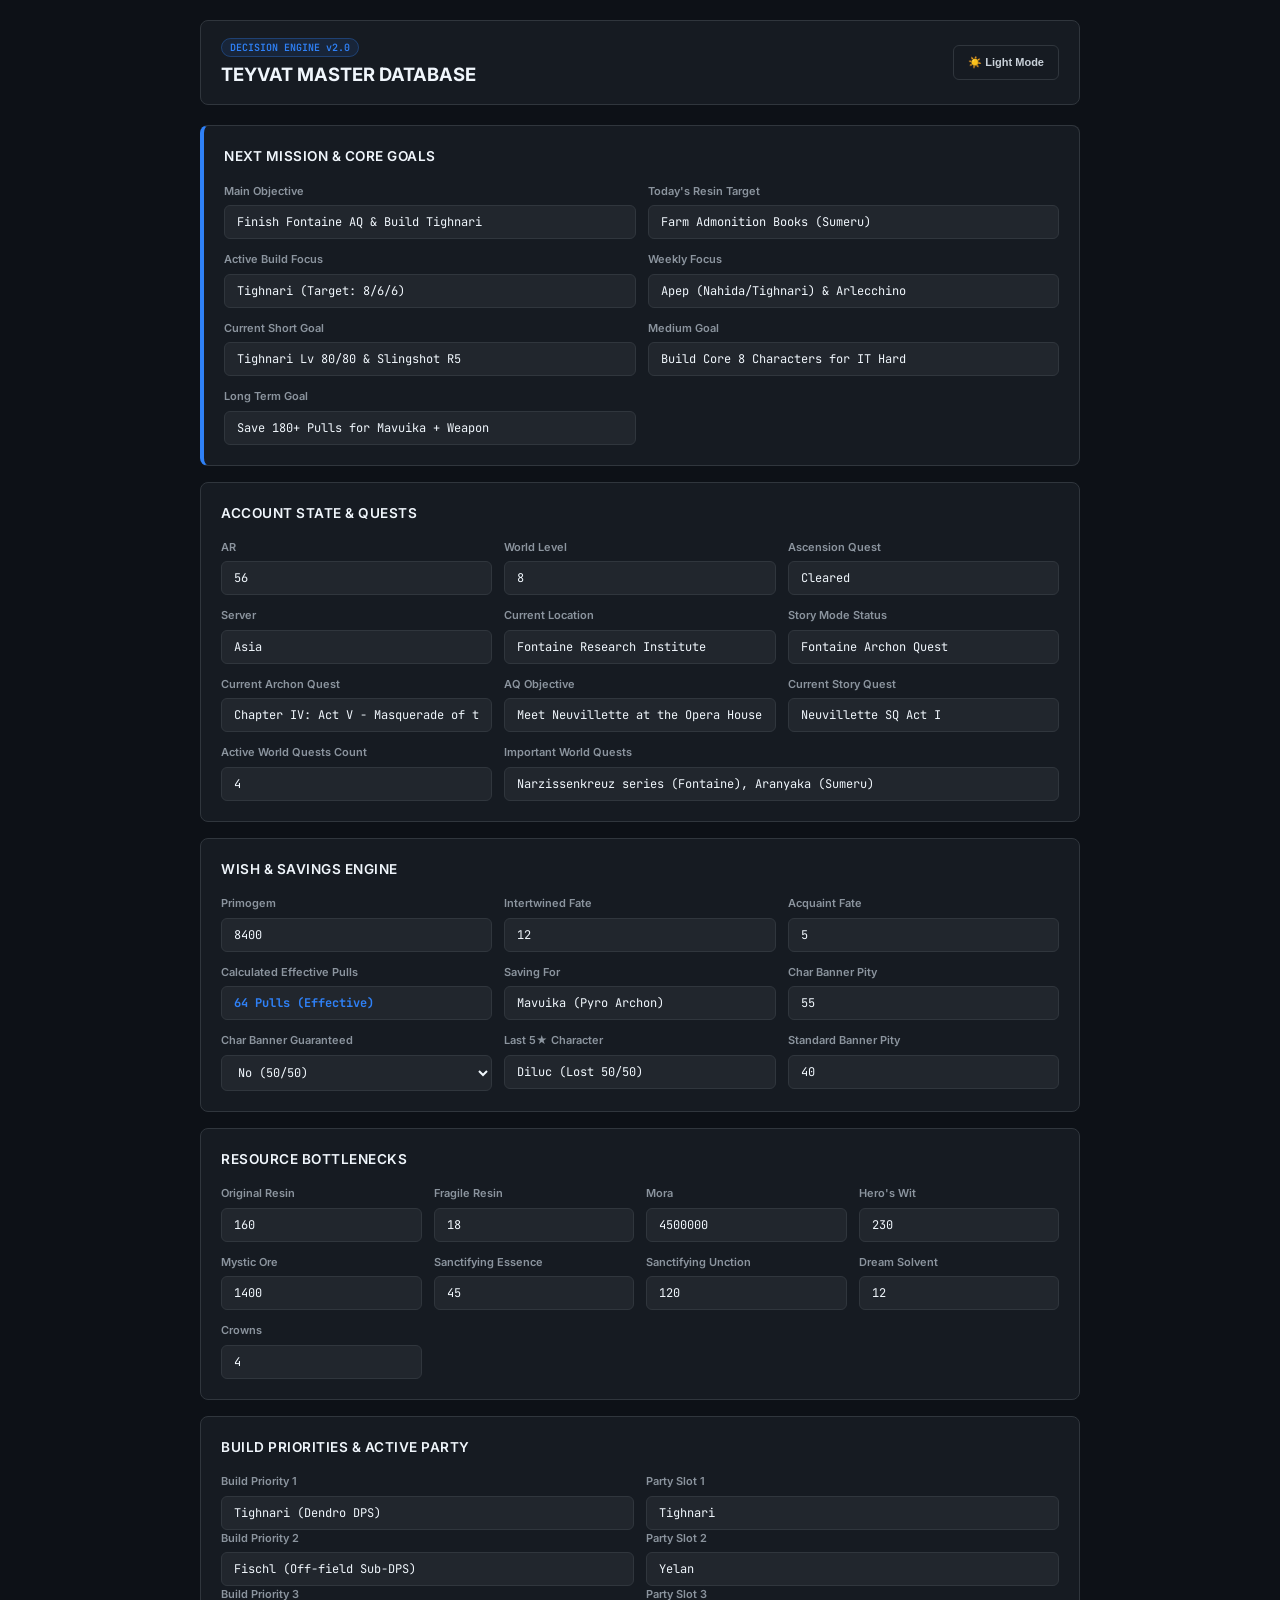
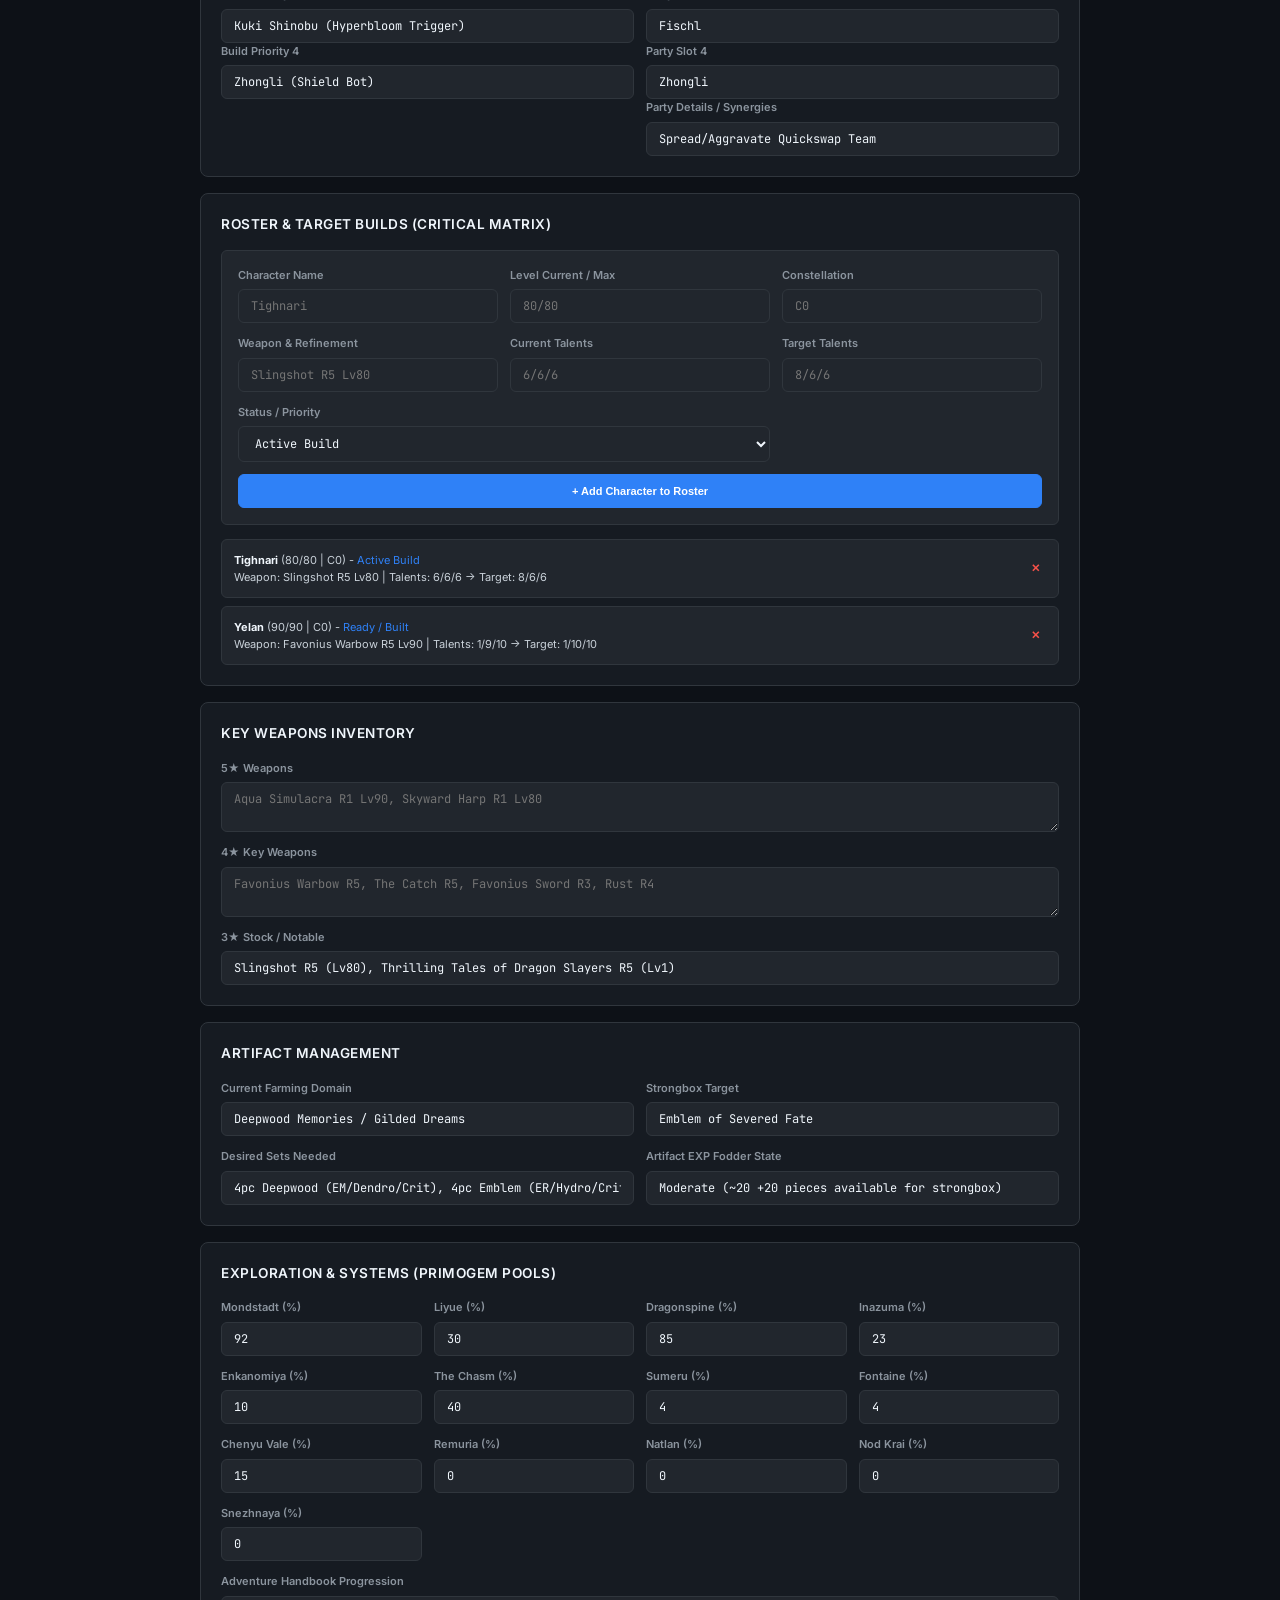
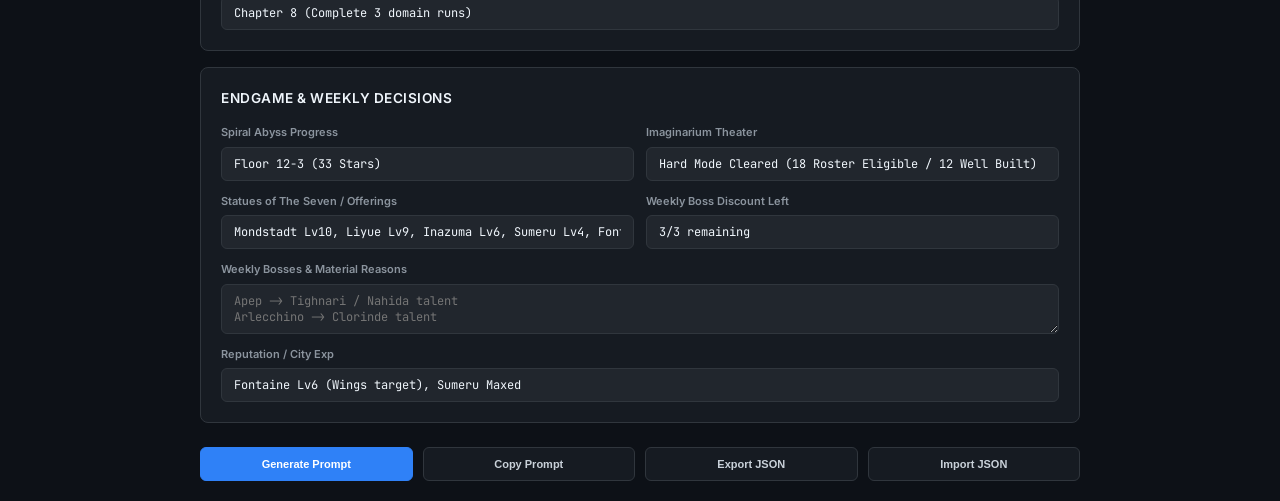
==== commit 8356f8c9: "Update index.html" ====
--- a/index.html
+++ b/index.html
@@ -155,6 +155,7 @@
                 <label>Remuria (%) <input type="number" id="e-remuria" value="0"></label>
                 <label>Natlan (%) <input type="number" id="e-natlan" value="0"></label>
                 <label>Nod Krai (%) <input type="number" id="e-nodkrai" value="0"></label>
+                <label>Snezhnaya (%) <input type="number" id="e-nodkrai" value="0"></label>
                 <label style="grid-column: span 4;">Adventure Handbook Progression <input type="text" id="e-handbook" value="Chapter 8 (Complete 3 domain runs)"></label>
             </div>
         </section>
--- a/style.css
+++ b/style.css
@@ -1,6 +1,5 @@
 @import url('https://fonts.googleapis.com/css2?family=Inter:wght@400;500;600;700&family=JetBrains+Mono:wght@500;600&display=swap');
 
-/* --- MINIMALIST SAAS THEME (DARK SLATE) --- */
 [data-theme="dark"] {
     --bg-color: #0d1117;
     --panel-bg: #161b22;
@@ -9,10 +8,9 @@
     --text-main: #c9d1d9;
     --text-muted: #8b949e;
     --text-bold: #f0f6fc;
-    --accent: #2f81f7;         /* Clean Slate Blue */
+    --accent: #2f81f7;
     --accent-hover: #388bfd;
     --highlight: #f85149;
-    --secondary: #3fb950;      /* Success Green */
 }
 
 [data-theme="light"] {
@@ -26,14 +24,9 @@
     --accent: #0969da;
     --accent-hover: #0860ca;
     --highlight: #cf222e;
-    --secondary: #1a7f37;
 }
 
-* {
-    box-sizing: border-box;
-    margin: 0;
-    padding: 0;
-}
+* { box-sizing: border-box; margin: 0; padding: 0; }
 
 body {
     font-family: 'Inter', -apple-system, sans-serif;
@@ -45,12 +38,11 @@
 }
 
 .tracker-wrapper {
-    max-width: 860px;
+    max-width: 880px;
     margin: 0 auto;
     width: 100%;
 }
 
-/* --- HEADER --- */
 .header-banner {
     display: flex;
     justify-content: space-between;
@@ -73,14 +65,8 @@
     border: 1px solid rgba(47, 129, 247, 0.3);
 }
 
-h1 {
-    font-size: 1.15rem;
-    font-weight: 700;
-    color: var(--text-bold);
-    margin-top: 4px;
-}
+h1 { font-size: 1.15rem; font-weight: 700; color: var(--text-bold); margin-top: 4px; }
 
-/* --- PANELS & CARDS --- */
 .panel {
     background: var(--panel-bg);
     border: 1px solid var(--panel-border);
@@ -90,9 +76,7 @@
     width: 100%;
 }
 
-.highlight-panel {
-    border-left: 4px solid var(--accent);
-}
+.highlight-panel { border-left: 4px solid var(--accent); }
 
 h2 {
     font-size: 0.85rem;
@@ -101,36 +85,17 @@
     margin-bottom: 16px;
     text-transform: uppercase;
     letter-spacing: 0.5px;
-    display: flex;
-    align-items: center;
-    gap: 8px;
 }
 
-/* --- RESPONSIVE GRID SYSTEM --- */
-.form-grid {
-    display: grid;
-    gap: 12px;
-    width: 100%;
-}
-
+.form-grid { display: grid; gap: 12px; width: 100%; }
 .grid-1col { grid-template-columns: 1fr; }
 .grid-2col { grid-template-columns: repeat(2, 1fr); }
 .grid-3col { grid-template-columns: repeat(3, 1fr); }
 .grid-4col { grid-template-columns: repeat(4, 1fr); }
 
-/* MOBILE RESPONSIVE OVERRIDE */
 @media (max-width: 680px) {
-    .grid-2col, .grid-3col, .grid-4col {
-        grid-template-columns: 1fr !important;
-    }
-    .header-banner {
-        flex-direction: column;
-        align-items: flex-start;
-        gap: 12px;
-    }
-    body {
-        padding: 12px 8px;
-    }
+    .grid-2col, .grid-3col, .grid-4col { grid-template-columns: 1fr !important; }
+    .header-banner { flex-direction: column; align-items: flex-start; gap: 12px; }
 }
 
 label {
@@ -152,13 +117,9 @@
     border-radius: 6px;
     font-size: 12px;
     font-family: 'JetBrains Mono', monospace;
-    transition: border-color 0.15s ease-in-out;
 }
 
-input:focus, select:focus, textarea:focus {
-    outline: none;
-    border-color: var(--accent);
-}
+input:focus, select:focus, textarea:focus { outline: none; border-color: var(--accent); }
 
 .add-char-block {
     background: var(--card-bg);
@@ -172,7 +133,7 @@
     display: flex;
     flex-direction: column;
     gap: 8px;
-    max-height: 280px;
+    max-height: 340px;
     overflow-y: auto;
 }
 
@@ -187,22 +148,10 @@
     font-size: 11px;
 }
 
-/* --- BUTTONS & FOOTER --- */
-.action-footer {
-    margin-top: 24px;
-}
+.action-footer { margin-top: 24px; }
+.btn-group { display: grid; grid-template-columns: repeat(4, 1fr); gap: 10px; }
 
-.btn-group {
-    display: grid;
-    grid-template-columns: repeat(3, 1fr);
-    gap: 10px;
-}
-
-@media (max-width: 500px) {
-    .btn-group {
-        grid-template-columns: repeat(2, 1fr);
-    }
-}
+@media (max-width: 500px) { .btn-group { grid-template-columns: repeat(2, 1fr); } }
 
 button {
     background: var(--panel-bg);
@@ -213,32 +162,16 @@
     font-weight: 600;
     border-radius: 6px;
     cursor: pointer;
-    transition: background-color 0.15s, border-color 0.15s;
 }
 
-button:hover {
-    border-color: var(--text-muted);
-    color: var(--text-bold);
-}
-
-button.btn-accent {
-    background: var(--accent);
-    color: #ffffff;
-    border: 1px solid var(--accent);
-}
-
-button.btn-accent:hover {
-    background: var(--accent-hover);
-}
-
-#theme-toggle {
-    background: transparent;
-    border: 1px solid var(--panel-border);
-}
+button:hover { border-color: var(--text-muted); color: var(--text-bold); }
+button.btn-accent { background: var(--accent); color: #ffffff; border: 1px solid var(--accent); }
+button.btn-accent:hover { background: var(--accent-hover); }
+#theme-toggle { background: transparent; border: 1px solid var(--panel-border); }
 
 textarea#text-output {
     width: 100%;
-    height: 380px;
+    height: 480px;
     background: var(--card-bg);
     border: 1px solid var(--panel-border);
     color: var(--text-main);
@@ -247,5 +180,4 @@
     padding: 12px;
     border-radius: 6px;
     white-space: pre;
-    resize: vertical;
 }
